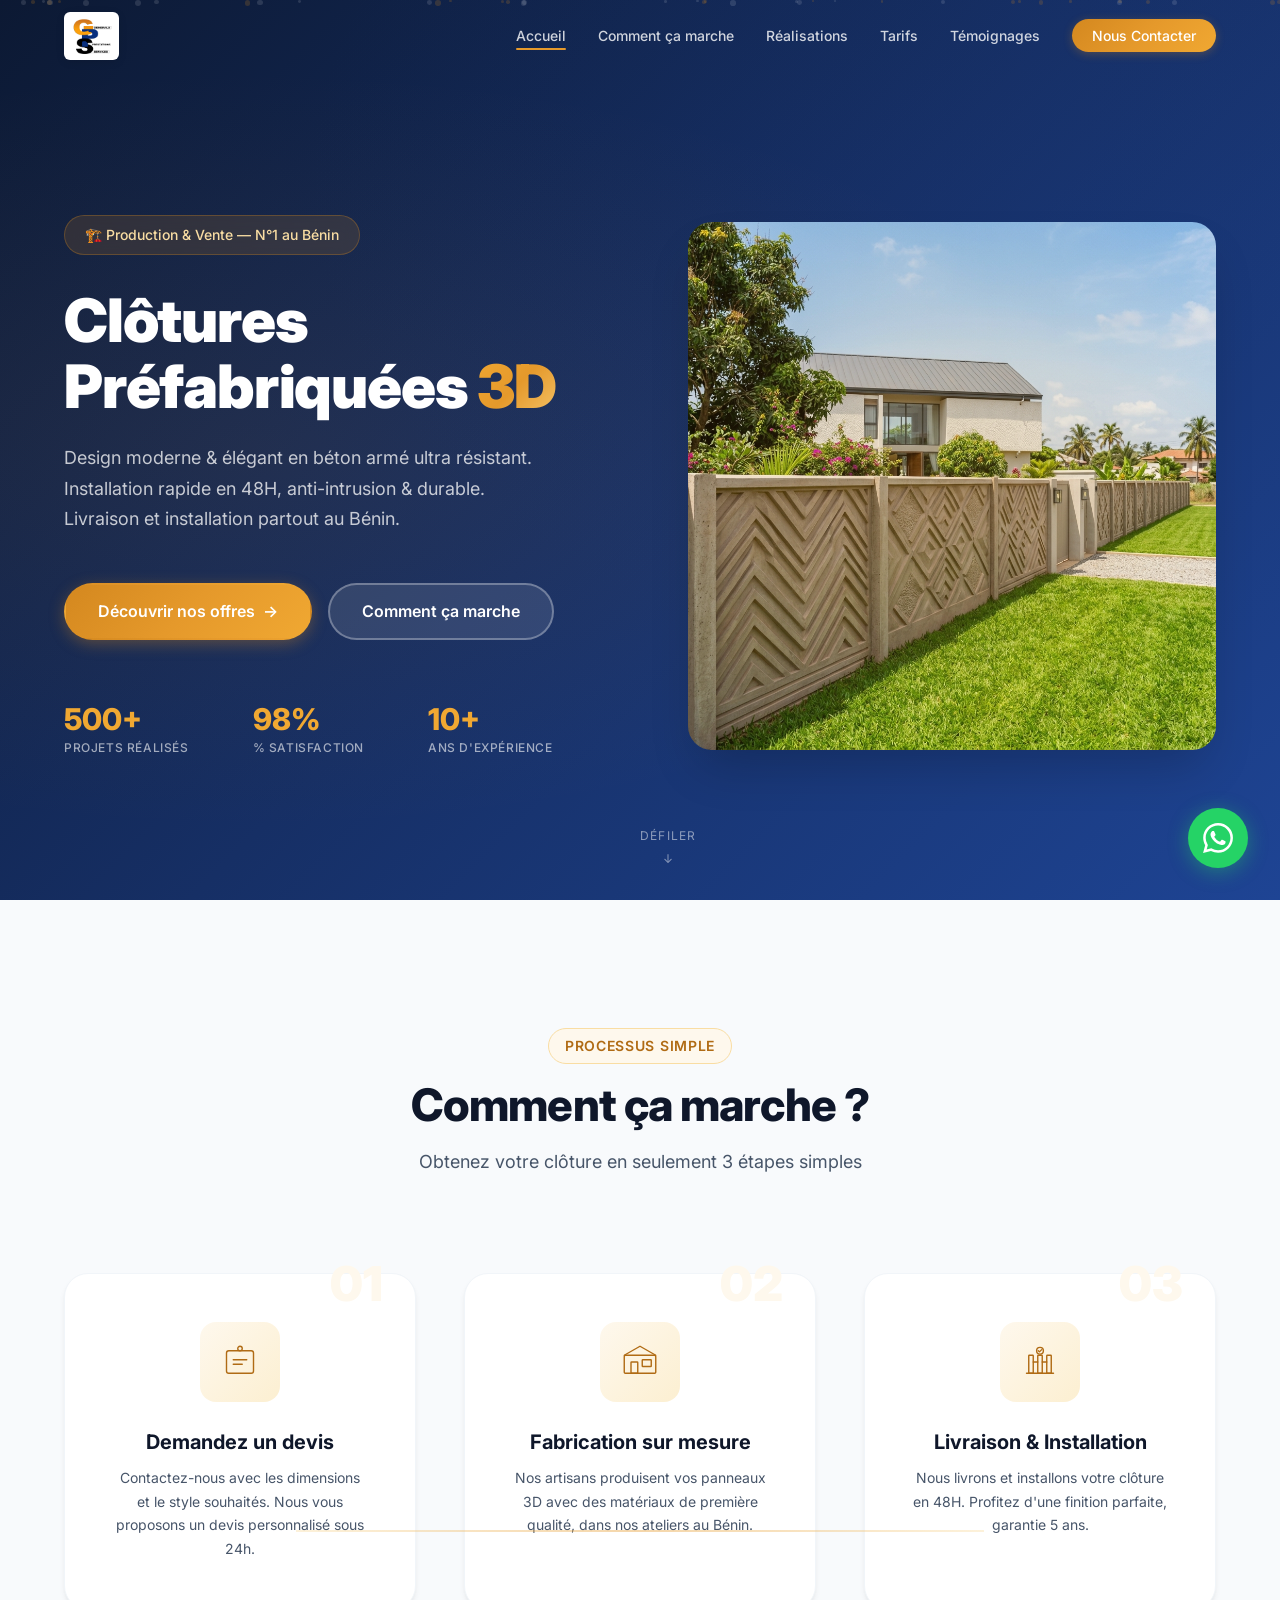
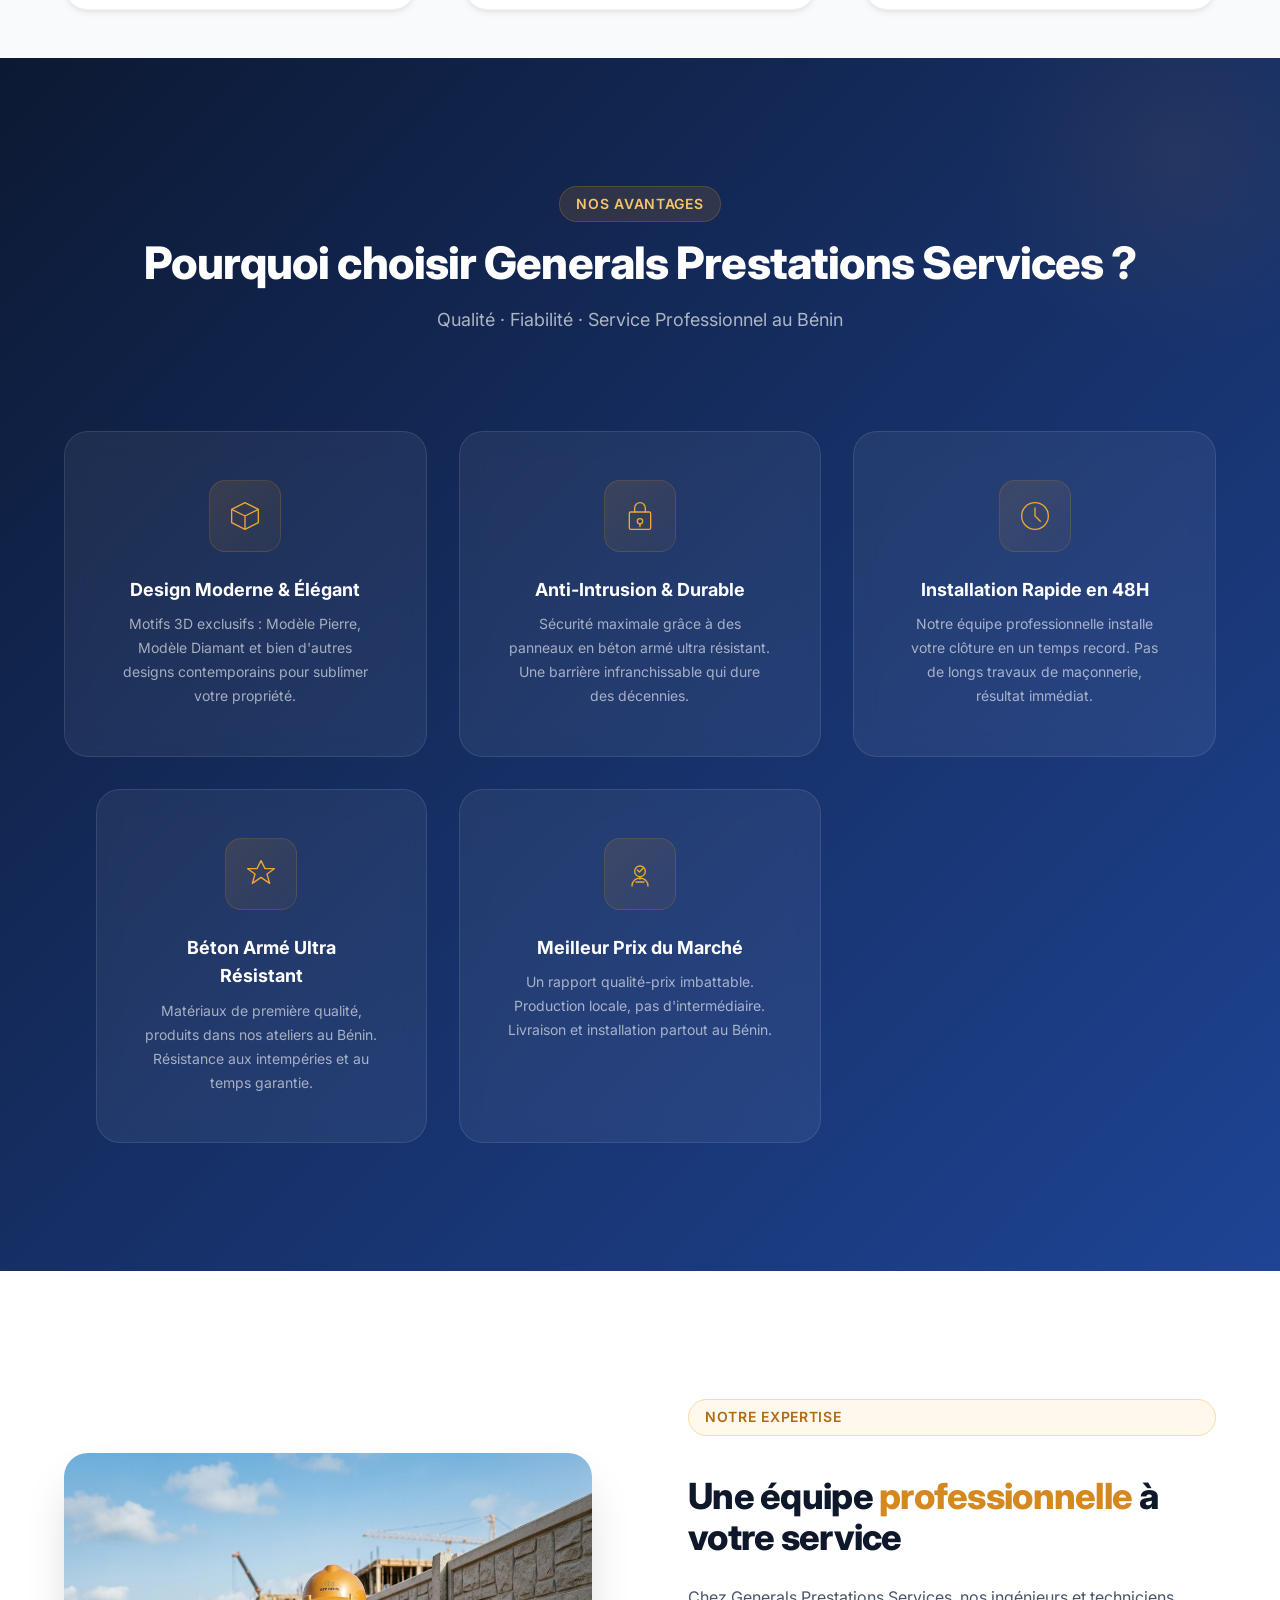
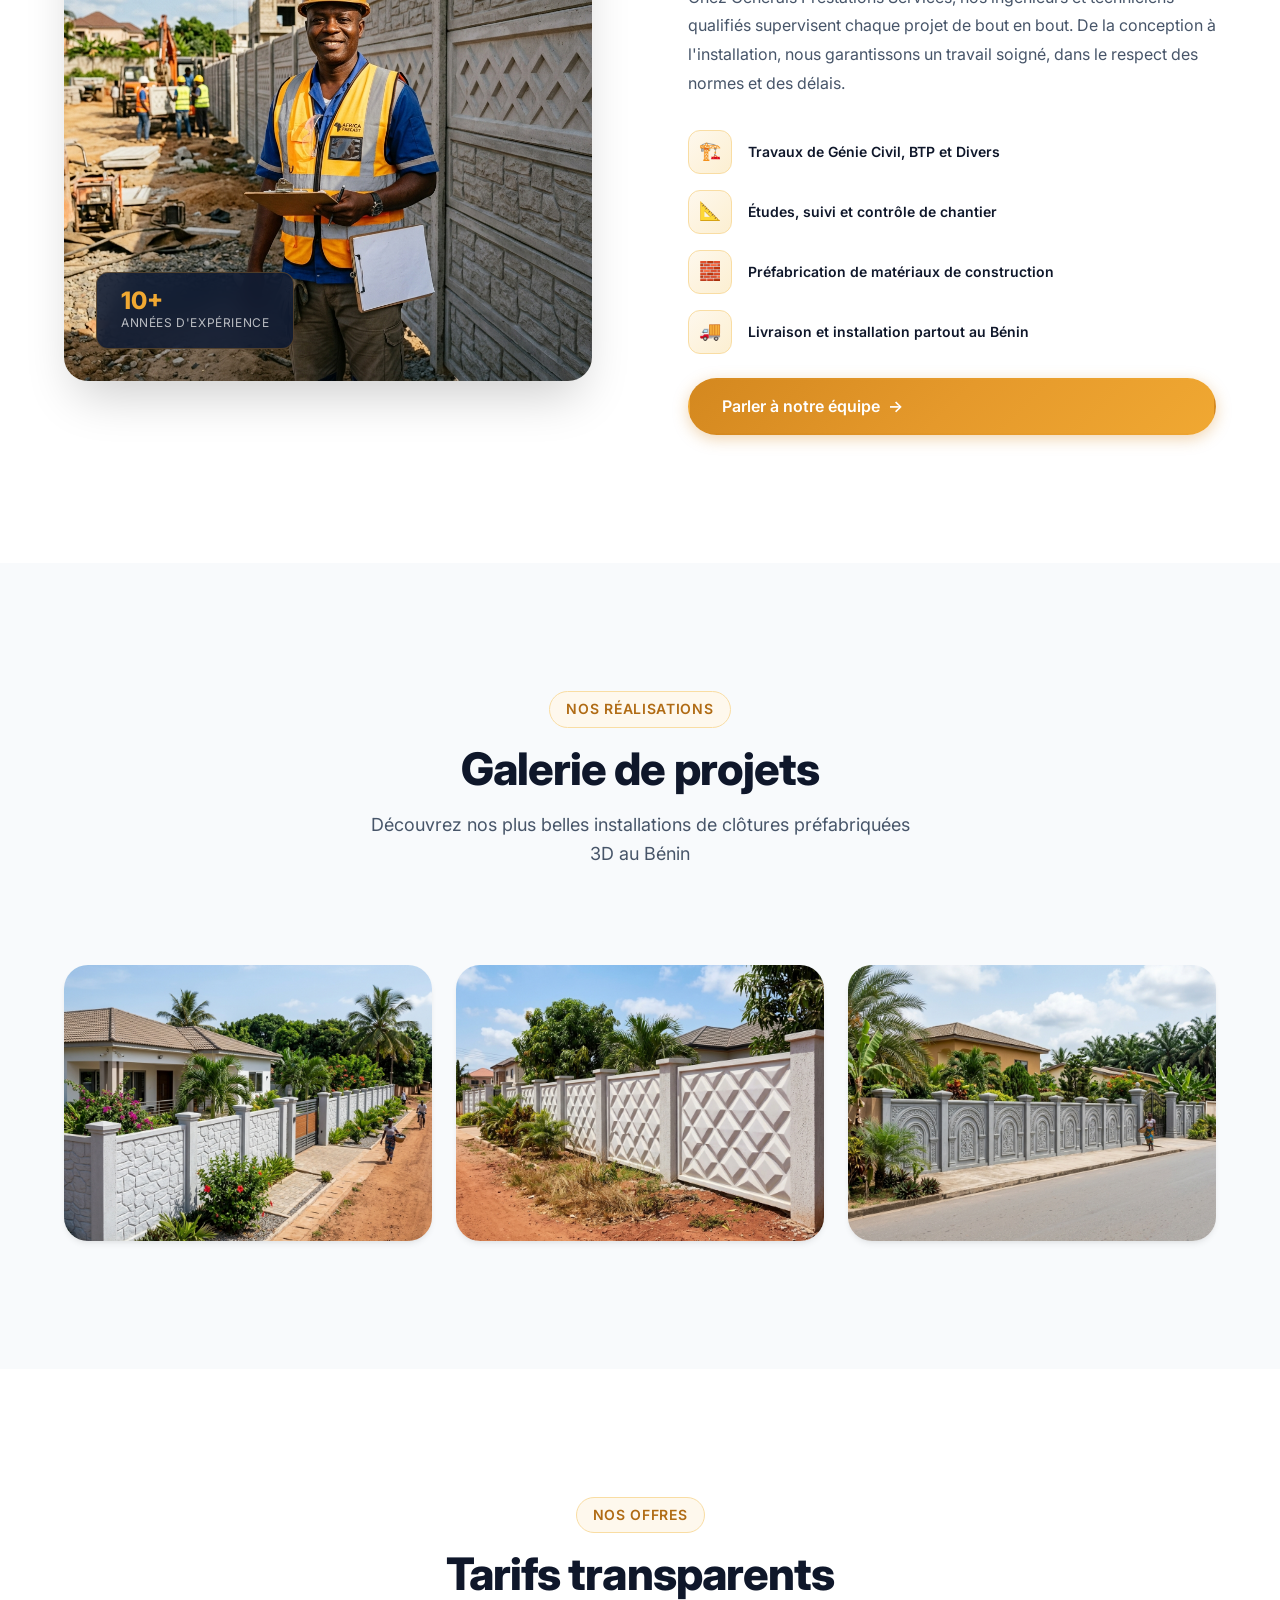
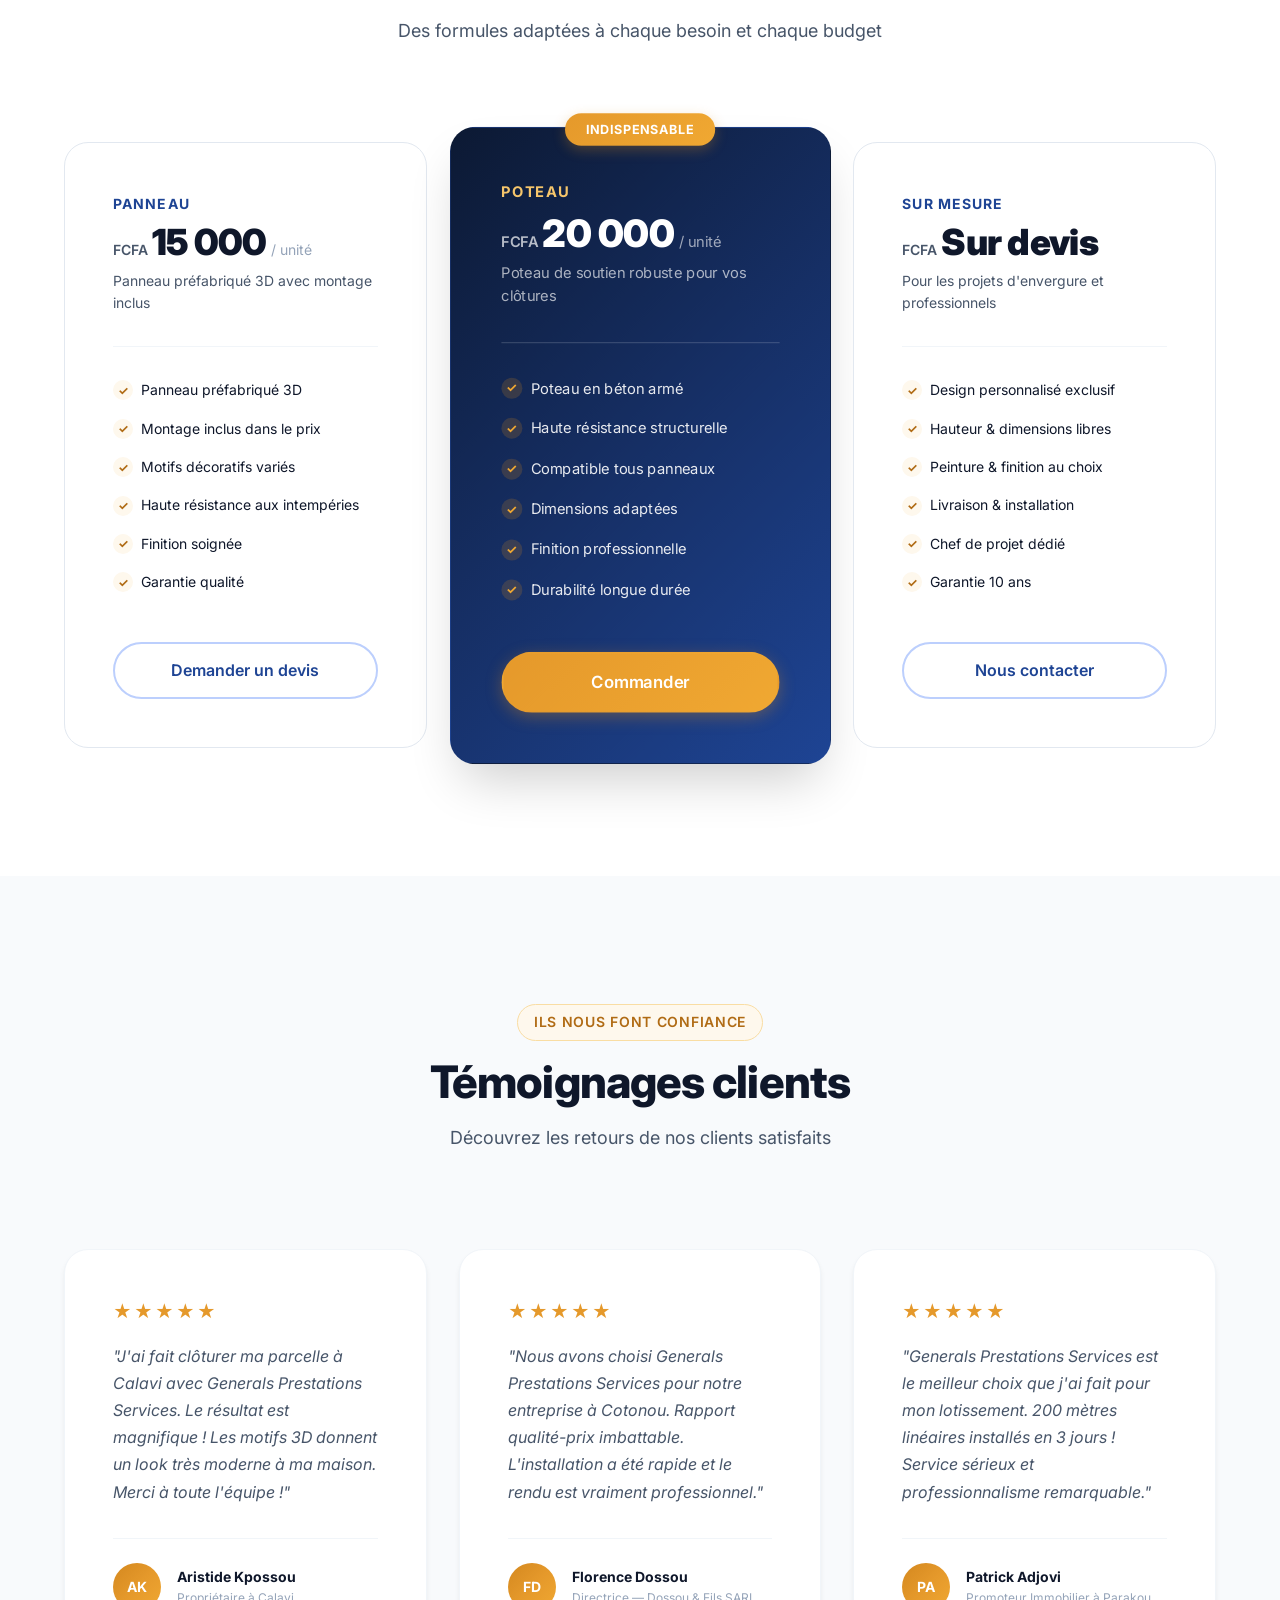
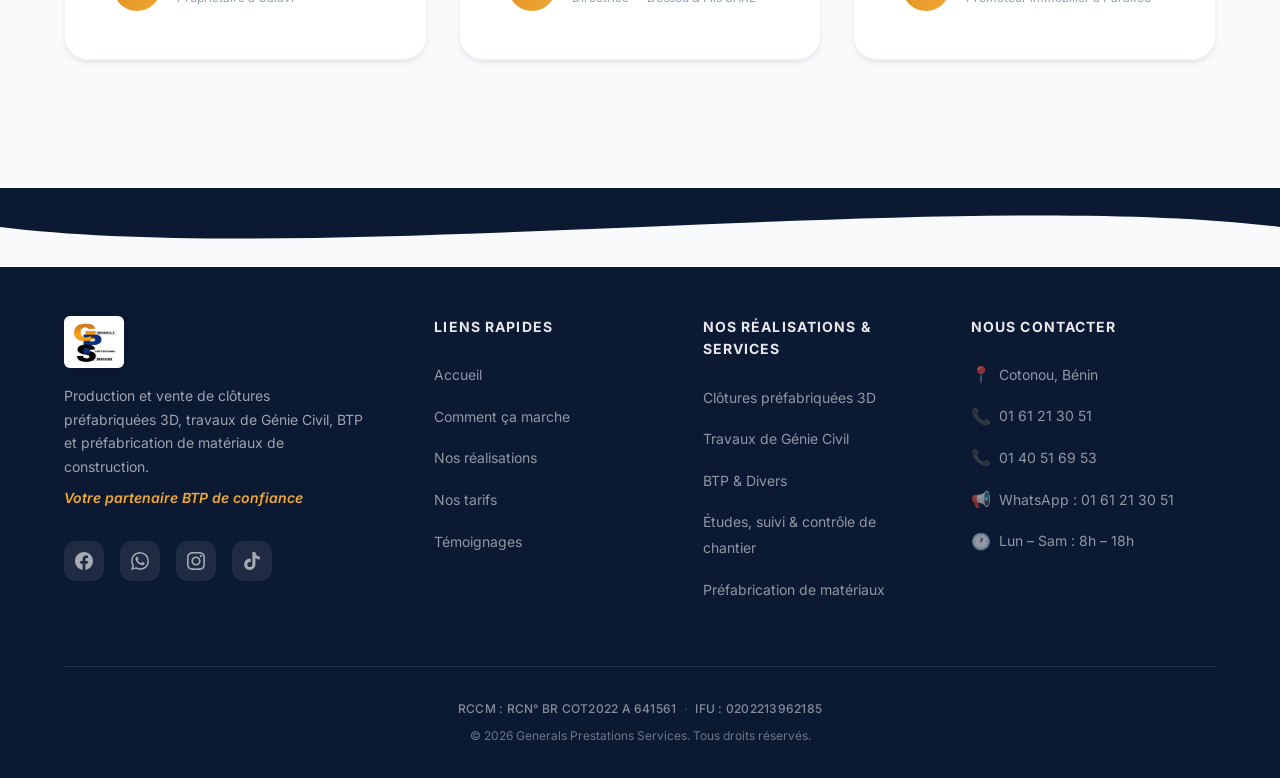
==== docs/index.html @ 7673cd8a "📁 Ajout dossier docs/ pour déploiement GitHub Pages" ====
<!DOCTYPE html>
<html lang="fr">
<head>
  <meta charset="UTF-8">
  <meta name="viewport" content="width=device-width, initial-scale=1.0">
  <meta name="description" content="Generals Prestations Services — Leader de la production et vente de clôtures préfabriquées 3D au Bénin. Qualité, durabilité et design moderne pour sécuriser votre propriété.">
  <meta name="keywords" content="clôtures préfabriquées, clôtures 3D, Bénin, construction, sécurité, GPS, Generals Prestations Services">
  <meta name="author" content="Generals Prestations Services">
  <title>Generals Prestations Services | Clôtures Préfabriquées 3D au Bénin</title>
  <link rel="preconnect" href="https://fonts.googleapis.com">
  <link rel="preconnect" href="https://fonts.gstatic.com" crossorigin>
  <link href="https://fonts.googleapis.com/css2?family=Inter:wght@300;400;500;600;700;800;900&display=swap" rel="stylesheet">
  <link rel="stylesheet" href="style.css">
</head>
<body>

  <!-- =============== NAVBAR =============== -->
  <nav class="navbar" id="navbar">
    <div class="container nav-container">
      <a href="#" class="nav-logo" id="nav-logo">
        <img src="assets/logo-gps.png" alt="Logo Generals Prestations Services" class="nav-logo-img">
      </a>
      <ul class="nav-links" id="nav-links">
        <li><a href="#accueil" class="nav-link">Accueil</a></li>
        <li><a href="#comment-ca-marche" class="nav-link">Comment ça marche</a></li>
        <li><a href="#realisations" class="nav-link">Réalisations</a></li>
        <li><a href="#tarifs" class="nav-link">Tarifs</a></li>
        <li><a href="#temoignages" class="nav-link">Témoignages</a></li>
        <li><a href="#" class="nav-link nav-link--cta" data-open-modal="contact-modal">Nous Contacter</a></li>
      </ul>
      <button class="nav-toggle" id="nav-toggle" aria-label="Ouvrir le menu de navigation">
        <span class="hamburger-line"></span>
        <span class="hamburger-line"></span>
        <span class="hamburger-line"></span>
      </button>
    </div>
  </nav>

  <!-- =============== HERO =============== -->
  <section class="hero" id="accueil">
    <div class="hero-bg-overlay"></div>
    <div class="hero-particles" id="hero-particles"></div>
    <div class="container hero-container">
      <div class="hero-content">
        <span class="hero-badge">🏗️ Production &amp; Vente — N°1 au Bénin</span>
        <h1 class="hero-title">
          Clôtures Préfabriquées <span class="hero-highlight">3D</span>
        </h1>
        <p class="hero-subtitle">
          Design moderne &amp; élégant en béton armé ultra résistant. Installation rapide en 48H,
          anti-intrusion &amp; durable. Livraison et installation partout au Bénin.
        </p>
        <div class="hero-cta-group">
          <a href="#tarifs" class="btn btn-primary" id="hero-cta-primary">
            Découvrir nos offres
            <span class="btn-arrow">→</span>
          </a>
          <a href="#comment-ca-marche" class="btn btn-secondary" id="hero-cta-secondary">
            Comment ça marche
          </a>
        </div>
        <div class="hero-stats">
          <div class="hero-stat">
            <span class="hero-stat-number" data-target="500">0</span>
            <span class="hero-stat-label">Projets réalisés</span>
          </div>
          <div class="hero-stat">
            <span class="hero-stat-number" data-target="98">0</span>
            <span class="hero-stat-label">% Satisfaction</span>
          </div>
          <div class="hero-stat">
            <span class="hero-stat-number" data-target="10">0</span>
            <span class="hero-stat-label">Ans d'expérience</span>
          </div>
        </div>
      </div>
      <div class="hero-image">
        <div class="hero-image-wrapper">
          <img src="assets/hero-fence.png" alt="Clôture préfabriquée 3D moderne installée autour d'une propriété au Bénin" loading="eager" width="600" height="600">
          <div class="hero-image-glow"></div>
        </div>
      </div>
    </div>
    <div class="hero-scroll-indicator" id="hero-scroll-indicator">
      <span class="scroll-text">Défiler</span>
      <span class="scroll-arrow">↓</span>
    </div>
  </section>

  <!-- =============== COMMENT CA MARCHE =============== -->
  <section class="section steps-section" id="comment-ca-marche">
    <div class="container">
      <div class="section-header">
        <span class="section-tag">Processus simple</span>
        <h2 class="section-title">Comment ça marche ?</h2>
        <p class="section-subtitle">Obtenez votre clôture en seulement 3 étapes simples</p>
      </div>
      <div class="steps-grid">
        <!-- Step 1 -->
        <div class="step-card" id="step-1">
          <div class="step-number">01</div>
          <div class="step-icon-wrapper">
            <svg class="step-icon" viewBox="0 0 64 64" fill="none" xmlns="http://www.w3.org/2000/svg" aria-hidden="true">
              <rect x="8" y="12" width="48" height="40" rx="4" stroke="currentColor" stroke-width="2.5"/>
              <path d="M20 28h24M20 36h16" stroke="currentColor" stroke-width="2.5" stroke-linecap="round"/>
              <circle cx="32" cy="8" r="4" stroke="currentColor" stroke-width="2.5"/>
            </svg>
          </div>
          <h3 class="step-title">Demandez un devis</h3>
          <p class="step-description">
            Contactez-nous avec les dimensions et le style souhaités. Nous vous proposons un devis personnalisé sous 24h.
          </p>
        </div>
        <!-- Step 2 -->
        <div class="step-card" id="step-2">
          <div class="step-number">02</div>
          <div class="step-icon-wrapper">
            <svg class="step-icon" viewBox="0 0 64 64" fill="none" xmlns="http://www.w3.org/2000/svg" aria-hidden="true">
              <rect x="4" y="20" width="56" height="32" rx="2" stroke="currentColor" stroke-width="2.5"/>
              <path d="M4 20L32 4l28 16" stroke="currentColor" stroke-width="2.5" stroke-linecap="round" stroke-linejoin="round"/>
              <rect x="16" y="32" width="12" height="20" rx="1" stroke="currentColor" stroke-width="2.5"/>
              <rect x="36" y="28" width="16" height="12" rx="1" stroke="currentColor" stroke-width="2.5"/>
            </svg>
          </div>
          <h3 class="step-title">Fabrication sur mesure</h3>
          <p class="step-description">
            Nos artisans produisent vos panneaux 3D avec des matériaux de première qualité, dans nos ateliers au Bénin.
          </p>
        </div>
        <!-- Step 3 -->
        <div class="step-card" id="step-3">
          <div class="step-number">03</div>
          <div class="step-icon-wrapper">
            <svg class="step-icon" viewBox="0 0 64 64" fill="none" xmlns="http://www.w3.org/2000/svg" aria-hidden="true">
              <path d="M8 52h48" stroke="currentColor" stroke-width="2.5" stroke-linecap="round"/>
              <rect x="12" y="20" width="8" height="32" rx="1" stroke="currentColor" stroke-width="2.5"/>
              <rect x="28" y="20" width="8" height="32" rx="1" stroke="currentColor" stroke-width="2.5"/>
              <rect x="44" y="20" width="8" height="32" rx="1" stroke="currentColor" stroke-width="2.5"/>
              <path d="M20 32h8M36 32h8" stroke="currentColor" stroke-width="2.5" stroke-linecap="round"/>
              <circle cx="32" cy="12" r="6" stroke="currentColor" stroke-width="2.5"/>
              <path d="M29 12l2 2 4-4" stroke="currentColor" stroke-width="2.5" stroke-linecap="round" stroke-linejoin="round"/>
            </svg>
          </div>
          <h3 class="step-title">Livraison & Installation</h3>
          <p class="step-description">
            Nous livrons et installons votre clôture en 48H. Profitez d'une finition parfaite, garantie 5 ans.
          </p>
        </div>
      </div>
      <!-- Connector line (desktop only) -->
      <div class="steps-connector" aria-hidden="true">
        <div class="connector-line"></div>
      </div>
    </div>
  </section>

  <!-- =============== POURQUOI NOUS CHOISIR =============== -->
  <section class="section features-section" id="avantages">
    <div class="container">
      <div class="section-header">
        <span class="section-tag">Nos avantages</span>
        <h2 class="section-title">Pourquoi choisir Generals Prestations Services ?</h2>
        <p class="section-subtitle">Qualité · Fiabilité · Service Professionnel au Bénin</p>
      </div>
      <div class="features-grid">
        <!-- Feature 1 -->
        <div class="feature-card" id="feature-1">
          <div class="feature-icon-wrapper">
            <svg class="feature-icon" viewBox="0 0 48 48" fill="none" xmlns="http://www.w3.org/2000/svg" aria-hidden="true">
              <path d="M24 4L4 14v20l20 10 20-10V14L24 4z" stroke="currentColor" stroke-width="2" stroke-linejoin="round"/>
              <path d="M4 14l20 10 20-10M24 44V24" stroke="currentColor" stroke-width="2" stroke-linejoin="round"/>
            </svg>
          </div>
          <h3 class="feature-title">Design Moderne &amp; Élégant</h3>
          <p class="feature-desc">Motifs 3D exclusifs : Modèle Pierre, Modèle Diamant et bien d'autres designs contemporains pour sublimer votre propriété.</p>
        </div>
        <!-- Feature 2 -->
        <div class="feature-card" id="feature-2">
          <div class="feature-icon-wrapper">
            <svg class="feature-icon" viewBox="0 0 48 48" fill="none" xmlns="http://www.w3.org/2000/svg" aria-hidden="true">
              <rect x="8" y="18" width="32" height="26" rx="2" stroke="currentColor" stroke-width="2"/>
              <path d="M16 18V12a8 8 0 1116 0v6" stroke="currentColor" stroke-width="2" stroke-linecap="round"/>
              <circle cx="24" cy="32" r="4" stroke="currentColor" stroke-width="2"/>
              <path d="M24 36v4" stroke="currentColor" stroke-width="2" stroke-linecap="round"/>
            </svg>
          </div>
          <h3 class="feature-title">Anti-Intrusion &amp; Durable</h3>
          <p class="feature-desc">Sécurité maximale grâce à des panneaux en béton armé ultra résistant. Une barrière infranchissable qui dure des décennies.</p>
        </div>
        <!-- Feature 3 -->
        <div class="feature-card" id="feature-3">
          <div class="feature-icon-wrapper">
            <svg class="feature-icon" viewBox="0 0 48 48" fill="none" xmlns="http://www.w3.org/2000/svg" aria-hidden="true">
              <circle cx="24" cy="24" r="20" stroke="currentColor" stroke-width="2"/>
              <path d="M24 12v12l8 8" stroke="currentColor" stroke-width="2" stroke-linecap="round" stroke-linejoin="round"/>
            </svg>
          </div>
          <h3 class="feature-title">Installation Rapide en 48H</h3>
          <p class="feature-desc">Notre équipe professionnelle installe votre clôture en un temps record. Pas de longs travaux de maçonnerie, résultat immédiat.</p>
        </div>
        <!-- Feature 4 -->
        <div class="feature-card" id="feature-4">
          <div class="feature-icon-wrapper">
            <svg class="feature-icon" viewBox="0 0 48 48" fill="none" xmlns="http://www.w3.org/2000/svg" aria-hidden="true">
              <path d="M24 4l6 12h14l-11 8 4 14-13-9-13 9 4-14L4 16h14l6-12z" stroke="currentColor" stroke-width="2" stroke-linejoin="round"/>
            </svg>
          </div>
          <h3 class="feature-title">Béton Armé Ultra Résistant</h3>
          <p class="feature-desc">Matériaux de première qualité, produits dans nos ateliers au Bénin. Résistance aux intempéries et au temps garantie.</p>
        </div>
        <!-- Feature 5 -->
        <div class="feature-card" id="feature-5">
          <div class="feature-icon-wrapper">
            <svg class="feature-icon" viewBox="0 0 48 48" fill="none" xmlns="http://www.w3.org/2000/svg" aria-hidden="true">
              <circle cx="24" cy="20" r="8" stroke="currentColor" stroke-width="2"/>
              <path d="M24 28v4M18 36h12" stroke="currentColor" stroke-width="2" stroke-linecap="round"/>
              <path d="M12 42c0-6.627 5.373-12 12-12s12 5.373 12 12" stroke="currentColor" stroke-width="2" stroke-linecap="round"/>
              <path d="M20 18l3 3 6-6" stroke="currentColor" stroke-width="2" stroke-linecap="round" stroke-linejoin="round"/>
            </svg>
          </div>
          <h3 class="feature-title">Meilleur Prix du Marché</h3>
          <p class="feature-desc">Un rapport qualité-prix imbattable. Production locale, pas d'intermédiaire. Livraison et installation partout au Bénin.</p>
        </div>
      </div>
    </div>
  </section>

  <!-- =============== NOTRE ÉQUIPE SUR LE TERRAIN =============== -->
  <section class="section engineer-section" id="equipe">
    <div class="container engineer-container">
      <div class="engineer-image-wrapper">
        <img src="assets/engineer-site.png" alt="Ingénieur GPS sur un chantier d'installation de clôtures préfabriquées au Bénin" loading="lazy" width="800" height="800">
        <div class="engineer-image-badge">
          <div class="engineer-image-badge-number">10+</div>
          <div class="engineer-image-badge-text">Années d'expérience</div>
        </div>
      </div>
      <div class="engineer-content">
        <span class="section-tag">Notre expertise</span>
        <h2 class="engineer-title">
          Une équipe <span class="engineer-title-highlight">professionnelle</span> à votre service
        </h2>
        <p class="engineer-text">
          Chez Generals Prestations Services, nos ingénieurs et techniciens qualifiés supervisent chaque projet de bout en bout. De la conception à l'installation, nous garantissons un travail soigné, dans le respect des normes et des délais.
        </p>
        <div class="engineer-features">
          <div class="engineer-feature-item">
            <div class="engineer-feature-icon">🏗️</div>
            <span class="engineer-feature-text">Travaux de Génie Civil, BTP et Divers</span>
          </div>
          <div class="engineer-feature-item">
            <div class="engineer-feature-icon">📐</div>
            <span class="engineer-feature-text">Études, suivi et contrôle de chantier</span>
          </div>
          <div class="engineer-feature-item">
            <div class="engineer-feature-icon">🧱</div>
            <span class="engineer-feature-text">Préfabrication de matériaux de construction</span>
          </div>
          <div class="engineer-feature-item">
            <div class="engineer-feature-icon">🚚</div>
            <span class="engineer-feature-text">Livraison et installation partout au Bénin</span>
          </div>
        </div>
        <a href="#" class="btn btn-primary" data-open-modal="contact-modal" id="cta-equipe">
          Parler à notre équipe
          <span class="btn-arrow">→</span>
        </a>
      </div>
    </div>
  </section>

  <!-- =============== NOS RÉALISATIONS / GALERIE =============== -->
  <section class="section gallery-section" id="realisations">
    <div class="container">
      <div class="section-header">
        <span class="section-tag">Nos réalisations</span>
        <h2 class="section-title">Galerie de projets</h2>
        <p class="section-subtitle">Découvrez nos plus belles installations de clôtures préfabriquées 3D au Bénin</p>
      </div>
      <div class="gallery-grid">
        <div class="gallery-item" id="gallery-1" data-caption="Modèle Pierre — Résidence à Calavi">
          <img src="assets/gallery-stone.png" alt="Clôture préfabriquée modèle pierre installée dans une résidence à Calavi" loading="lazy" width="600" height="450">
          <div class="gallery-overlay">
            <div>
              <div class="gallery-label">Modèle Pierre</div>
              <div class="gallery-sublabel">Résidence à Calavi</div>
            </div>
          </div>
        </div>
        <div class="gallery-item" id="gallery-2" data-caption="Modèle Diamant — Propriété à Cotonou">
          <img src="assets/gallery-diamond.png" alt="Clôture préfabriquée modèle diamant installée dans une propriété à Cotonou" loading="lazy" width="600" height="450">
          <div class="gallery-overlay">
            <div>
              <div class="gallery-label">Modèle Diamant</div>
              <div class="gallery-sublabel">Propriété à Cotonou</div>
            </div>
          </div>
        </div>
        <div class="gallery-item" id="gallery-3" data-caption="Modèle Arche — Villa à Parakou">
          <img src="assets/gallery-arch.png" alt="Clôture préfabriquée modèle arche installée autour d'une villa à Parakou" loading="lazy" width="600" height="450">
          <div class="gallery-overlay">
            <div>
              <div class="gallery-label">Modèle Arche</div>
              <div class="gallery-sublabel">Villa à Parakou</div>
            </div>
          </div>
        </div>
      </div>
    </div>
  </section>

  <!-- =============== TARIFS =============== -->
  <section class="section pricing-section" id="tarifs">
    <div class="container">
      <div class="section-header">
        <span class="section-tag">Nos offres</span>
        <h2 class="section-title">Tarifs transparents</h2>
        <p class="section-subtitle">Des formules adaptées à chaque besoin et chaque budget</p>
      </div>
      <div class="pricing-grid">
        <!-- Panneau -->
        <div class="pricing-card" id="plan-panneau">
          <div class="pricing-card-header">
            <span class="pricing-label">Panneau</span>
            <div class="pricing-price">
              <span class="pricing-currency">FCFA</span>
              <span class="pricing-amount">15 000</span>
              <span class="pricing-unit">/ unité</span>
            </div>
            <p class="pricing-desc">Panneau préfabriqué 3D avec montage inclus</p>
          </div>
          <ul class="pricing-features">
            <li class="pricing-feature">
              <span class="feature-check">✓</span>
              Panneau préfabriqué 3D
            </li>
            <li class="pricing-feature">
              <span class="feature-check">✓</span>
              Montage inclus dans le prix
            </li>
            <li class="pricing-feature">
              <span class="feature-check">✓</span>
              Motifs décoratifs variés
            </li>
            <li class="pricing-feature">
              <span class="feature-check">✓</span>
              Haute résistance aux intempéries
            </li>
            <li class="pricing-feature">
              <span class="feature-check">✓</span>
              Finition soignée
            </li>
            <li class="pricing-feature">
              <span class="feature-check">✓</span>
              Garantie qualité
            </li>
          </ul>
          <a href="#" class="btn btn-outline" id="cta-panneau" data-open-modal="contact-modal">Demander un devis</a>
        </div>

        <!-- Poteau -->
        <div class="pricing-card pricing-card--featured" id="plan-poteau">
          <div class="pricing-badge">Indispensable</div>
          <div class="pricing-card-header">
            <span class="pricing-label">Poteau</span>
            <div class="pricing-price">
              <span class="pricing-currency">FCFA</span>
              <span class="pricing-amount">20 000</span>
              <span class="pricing-unit">/ unité</span>
            </div>
            <p class="pricing-desc">Poteau de soutien robuste pour vos clôtures</p>
          </div>
          <ul class="pricing-features">
            <li class="pricing-feature">
              <span class="feature-check">✓</span>
              Poteau en béton armé
            </li>
            <li class="pricing-feature">
              <span class="feature-check">✓</span>
              Haute résistance structurelle
            </li>
            <li class="pricing-feature">
              <span class="feature-check">✓</span>
              Compatible tous panneaux
            </li>
            <li class="pricing-feature">
              <span class="feature-check">✓</span>
              Dimensions adaptées
            </li>
            <li class="pricing-feature">
              <span class="feature-check">✓</span>
              Finition professionnelle
            </li>
            <li class="pricing-feature">
              <span class="feature-check">✓</span>
              Durabilité longue durée
            </li>
          </ul>
          <a href="#" class="btn btn-primary" id="cta-poteau" data-open-modal="contact-modal">Commander</a>
        </div>

        <!-- Sur Mesure -->
        <div class="pricing-card" id="plan-sur-mesure">
          <div class="pricing-card-header">
            <span class="pricing-label">Sur Mesure</span>
            <div class="pricing-price">
              <span class="pricing-currency">FCFA</span>
              <span class="pricing-amount">Sur devis</span>
              <span class="pricing-unit"></span>
            </div>
            <p class="pricing-desc">Pour les projets d'envergure et professionnels</p>
          </div>
          <ul class="pricing-features">
            <li class="pricing-feature">
              <span class="feature-check">✓</span>
              Design personnalisé exclusif
            </li>
            <li class="pricing-feature">
              <span class="feature-check">✓</span>
              Hauteur &amp; dimensions libres
            </li>
            <li class="pricing-feature">
              <span class="feature-check">✓</span>
              Peinture &amp; finition au choix
            </li>
            <li class="pricing-feature">
              <span class="feature-check">✓</span>
              Livraison &amp; installation
            </li>
            <li class="pricing-feature">
              <span class="feature-check">✓</span>
              Chef de projet dédié
            </li>
            <li class="pricing-feature">
              <span class="feature-check">✓</span>
              Garantie 10 ans
            </li>
          </ul>
          <a href="#" class="btn btn-outline" id="cta-sur-mesure" data-open-modal="contact-modal">Nous contacter</a>
        </div>
      </div>
    </div>
  </section>

  <!-- =============== TEMOIGNAGES =============== -->
  <section class="section testimonials-section" id="temoignages">
    <div class="container">
      <div class="section-header">
        <span class="section-tag">Ils nous font confiance</span>
        <h2 class="section-title">Témoignages clients</h2>
        <p class="section-subtitle">Découvrez les retours de nos clients satisfaits</p>
      </div>
      <div class="testimonials-grid">
        <!-- Témoignage 1 -->
        <div class="testimonial-card" id="testimonial-1">
          <div class="testimonial-stars" aria-label="5 étoiles sur 5">
            <span class="star">★</span><span class="star">★</span><span class="star">★</span><span class="star">★</span><span class="star">★</span>
          </div>
          <blockquote class="testimonial-text">
            "J'ai fait clôturer ma parcelle à Calavi avec Generals Prestations Services. Le résultat est magnifique ! Les motifs 3D donnent un look très moderne à ma maison. Merci à toute l'équipe !"
          </blockquote>
          <div class="testimonial-author">
            <div class="testimonial-avatar" aria-hidden="true">AK</div>
            <div class="testimonial-info">
              <span class="testimonial-name">Aristide Kpossou</span>
              <span class="testimonial-role">Propriétaire à Calavi</span>
            </div>
          </div>
        </div>

        <!-- Témoignage 2 -->
        <div class="testimonial-card" id="testimonial-2">
          <div class="testimonial-stars" aria-label="5 étoiles sur 5">
            <span class="star">★</span><span class="star">★</span><span class="star">★</span><span class="star">★</span><span class="star">★</span>
          </div>
          <blockquote class="testimonial-text">
            "Nous avons choisi Generals Prestations Services pour notre entreprise à Cotonou. Rapport qualité-prix imbattable. L'installation a été rapide et le rendu est vraiment professionnel."
          </blockquote>
          <div class="testimonial-author">
            <div class="testimonial-avatar" aria-hidden="true">FD</div>
            <div class="testimonial-info">
              <span class="testimonial-name">Florence Dossou</span>
              <span class="testimonial-role">Directrice — Dossou & Fils SARL</span>
            </div>
          </div>
        </div>

        <!-- Témoignage 3 -->
        <div class="testimonial-card" id="testimonial-3">
          <div class="testimonial-stars" aria-label="5 étoiles sur 5">
            <span class="star">★</span><span class="star">★</span><span class="star">★</span><span class="star">★</span><span class="star">★</span>
          </div>
          <blockquote class="testimonial-text">
            "Generals Prestations Services est le meilleur choix que j'ai fait pour mon lotissement. 200 mètres linéaires installés en 3 jours ! Service sérieux et professionnalisme remarquable."
          </blockquote>
          <div class="testimonial-author">
            <div class="testimonial-avatar" aria-hidden="true">PA</div>
            <div class="testimonial-info">
              <span class="testimonial-name">Patrick Adjovi</span>
              <span class="testimonial-role">Promoteur Immobilier à Parakou</span>
            </div>
          </div>
        </div>
      </div>
    </div>
  </section>

  <!-- =============== CONTACT / FOOTER =============== -->
  <footer class="footer" id="contact">
    <div class="footer-wave" aria-hidden="true">
      <svg viewBox="0 0 1440 120" preserveAspectRatio="none">
        <path d="M0,60 C360,120 1080,0 1440,60 L1440,120 L0,120 Z" fill="currentColor"/>
      </svg>
    </div>
    <div class="container footer-container">
      <div class="footer-grid">
        <!-- Brand -->
        <div class="footer-brand">
          <div class="footer-logo">
            <img src="assets/logo-gps.png" alt="Logo Generals Prestations Services" class="footer-logo-img">
          </div>
          <p class="footer-tagline">
            Production et vente de clôtures préfabriquées 3D, travaux de Génie Civil, BTP et préfabrication de matériaux de construction.
          </p>
          <p class="footer-slogan">Votre partenaire BTP de confiance</p>
          <div class="footer-social">
            <a href="https://facebook.com" target="_blank" rel="noopener noreferrer" class="social-link" id="social-facebook" aria-label="Visitez notre page Facebook">
              <svg viewBox="0 0 24 24" fill="currentColor" aria-hidden="true"><path d="M24 12.073c0-6.627-5.373-12-12-12s-12 5.373-12 12c0 5.99 4.388 10.954 10.125 11.854v-8.385H7.078v-3.47h3.047V9.43c0-3.007 1.792-4.669 4.533-4.669 1.312 0 2.686.235 2.686.235v2.953H15.83c-1.491 0-1.956.925-1.956 1.874v2.25h3.328l-.532 3.47h-2.796v8.385C19.612 23.027 24 18.062 24 12.073z"/></svg>
            </a>
            <a href="https://wa.me/2290161213051" target="_blank" rel="noopener noreferrer" class="social-link" id="social-whatsapp" aria-label="Contactez-nous sur WhatsApp">
              <svg viewBox="0 0 24 24" fill="currentColor" aria-hidden="true"><path d="M17.472 14.382c-.297-.149-1.758-.867-2.03-.967-.273-.099-.471-.148-.67.15-.197.297-.767.966-.94 1.164-.173.199-.347.223-.644.075-.297-.15-1.255-.463-2.39-1.475-.883-.788-1.48-1.761-1.653-2.059-.173-.297-.018-.458.13-.606.134-.133.298-.347.446-.52.149-.174.198-.298.298-.497.099-.198.05-.371-.025-.52-.075-.149-.669-1.612-.916-2.207-.242-.579-.487-.5-.669-.51-.173-.008-.371-.01-.57-.01-.198 0-.52.074-.792.372-.272.297-1.04 1.016-1.04 2.479 0 1.462 1.065 2.875 1.213 3.074.149.198 2.096 3.2 5.077 4.487.709.306 1.262.489 1.694.625.712.227 1.36.195 1.871.118.571-.085 1.758-.719 2.006-1.413.248-.694.248-1.289.173-1.413-.074-.124-.272-.198-.57-.347m-5.421 7.403h-.004a9.87 9.87 0 01-5.031-1.378l-.361-.214-3.741.982.998-3.648-.235-.374a9.86 9.86 0 01-1.51-5.26c.001-5.45 4.436-9.884 9.888-9.884 2.64 0 5.122 1.03 6.988 2.898a9.825 9.825 0 012.893 6.994c-.003 5.45-4.437 9.884-9.885 9.884m8.413-18.297A11.815 11.815 0 0012.05 0C5.495 0 .16 5.335.157 11.892c0 2.096.547 4.142 1.588 5.945L.057 24l6.305-1.654a11.882 11.882 0 005.683 1.448h.005c6.554 0 11.89-5.335 11.893-11.893a11.821 11.821 0 00-3.48-8.413z"/></svg>
            </a>
            <a href="https://instagram.com" target="_blank" rel="noopener noreferrer" class="social-link" id="social-instagram" aria-label="Suivez-nous sur Instagram">
              <svg viewBox="0 0 24 24" fill="currentColor" aria-hidden="true"><path d="M12 0C8.74 0 8.333.015 7.053.072 5.775.132 4.905.333 4.14.63c-.789.306-1.459.717-2.126 1.384S.935 3.35.63 4.14C.333 4.905.131 5.775.072 7.053.012 8.333 0 8.74 0 12s.015 3.667.072 4.947c.06 1.277.261 2.148.558 2.913.306.788.717 1.459 1.384 2.126.667.666 1.336 1.079 2.126 1.384.766.296 1.636.499 2.913.558C8.333 23.988 8.74 24 12 24s3.667-.015 4.947-.072c1.277-.06 2.148-.262 2.913-.558.788-.306 1.459-.718 2.126-1.384.666-.667 1.079-1.335 1.384-2.126.296-.765.499-1.636.558-2.913.06-1.28.072-1.687.072-4.947s-.015-3.667-.072-4.947c-.06-1.277-.262-2.149-.558-2.913-.306-.789-.718-1.459-1.384-2.126C21.319 1.347 20.651.935 19.86.63c-.765-.297-1.636-.499-2.913-.558C15.667.012 15.26 0 12 0zm0 2.16c3.203 0 3.585.016 4.85.071 1.17.055 1.805.249 2.227.415.562.217.96.477 1.382.896.419.42.679.819.896 1.381.164.422.36 1.057.413 2.227.057 1.266.07 1.646.07 4.85s-.015 3.585-.074 4.85c-.061 1.17-.256 1.805-.421 2.227-.224.562-.479.96-.899 1.382-.419.419-.824.679-1.38.896-.42.164-1.065.36-2.235.413-1.274.057-1.649.07-4.859.07-3.211 0-3.586-.015-4.859-.074-1.171-.061-1.816-.256-2.236-.421-.569-.224-.96-.479-1.379-.899-.421-.419-.69-.824-.9-1.38-.165-.42-.359-1.065-.42-2.235-.045-1.26-.061-1.649-.061-4.844 0-3.196.016-3.586.061-4.861.061-1.17.255-1.814.42-2.234.21-.57.479-.96.9-1.381.419-.419.81-.689 1.379-.898.42-.166 1.051-.361 2.221-.421 1.275-.045 1.65-.06 4.859-.06l.045.03zm0 3.678a6.162 6.162 0 100 12.324 6.162 6.162 0 100-12.324zM12 16c-2.21 0-4-1.79-4-4s1.79-4 4-4 4 1.79 4 4-1.79 4-4 4zm7.846-10.405a1.441 1.441 0 11-2.882 0 1.441 1.441 0 012.882 0z"/></svg>
            </a>
            <a href="https://tiktok.com" target="_blank" rel="noopener noreferrer" class="social-link" id="social-tiktok" aria-label="Suivez-nous sur TikTok">
              <svg viewBox="0 0 24 24" fill="currentColor" aria-hidden="true"><path d="M12.525.02c1.31-.02 2.61-.01 3.91-.02.08 1.53.63 3.09 1.75 4.17 1.12 1.11 2.7 1.62 4.24 1.79v4.03c-1.44-.05-2.89-.35-4.2-.97-.57-.26-1.1-.59-1.62-.93-.01 2.92.01 5.84-.02 8.75-.08 1.4-.54 2.79-1.35 3.94-1.31 1.92-3.58 3.17-5.91 3.21-1.43.08-2.86-.31-4.08-1.03-2.02-1.19-3.44-3.37-3.65-5.71-.02-.5-.03-1-.01-1.49.18-1.9 1.12-3.72 2.58-4.96 1.66-1.44 3.98-2.13 6.15-1.72.02 1.48-.04 2.96-.04 4.44-.99-.32-2.15-.23-3.02.37-.63.41-1.11 1.04-1.36 1.75-.21.51-.15 1.07-.14 1.61.24 1.64 1.82 3.02 3.5 2.87 1.12-.01 2.19-.66 2.77-1.61.19-.33.4-.67.41-1.06.1-1.79.06-3.57.07-5.36.01-4.03-.01-8.05.02-12.07z"/></svg>
            </a>
          </div>
        </div>

        <!-- Liens rapides -->
        <div class="footer-links-group">
          <h3 class="footer-heading">Liens rapides</h3>
          <ul class="footer-links-list">
            <li><a href="#accueil" class="footer-link">Accueil</a></li>
            <li><a href="#comment-ca-marche" class="footer-link">Comment ça marche</a></li>
            <li><a href="#realisations" class="footer-link">Nos réalisations</a></li>
            <li><a href="#tarifs" class="footer-link">Nos tarifs</a></li>
            <li><a href="#temoignages" class="footer-link">Témoignages</a></li>
          </ul>
        </div>

        <!-- Nos services -->
        <div class="footer-links-group">
          <h3 class="footer-heading">Nos réalisations &amp; services</h3>
          <ul class="footer-links-list">
            <li><a href="#tarifs" class="footer-link">Clôtures préfabriquées 3D</a></li>
            <li><a href="#avantages" class="footer-link">Travaux de Génie Civil</a></li>
            <li><a href="#avantages" class="footer-link">BTP &amp; Divers</a></li>
            <li><a href="#avantages" class="footer-link">Études, suivi &amp; contrôle de chantier</a></li>
            <li><a href="#avantages" class="footer-link">Préfabrication de matériaux</a></li>
          </ul>
        </div>

        <!-- Contact -->
        <div class="footer-contact">
          <h3 class="footer-heading">Nous contacter</h3>
          <div class="contact-items">
            <div class="contact-item">
              <span class="contact-icon" aria-hidden="true">📍</span>
              <span>Cotonou, Bénin</span>
            </div>
            <div class="contact-item">
              <span class="contact-icon" aria-hidden="true">📞</span>
              <a href="tel:+2290161213051" class="footer-link">01 61 21 30 51</a>
            </div>
            <div class="contact-item">
              <span class="contact-icon" aria-hidden="true">📞</span>
              <a href="tel:+2290140516953" class="footer-link">01 40 51 69 53</a>
            </div>
            <div class="contact-item">
              <span class="contact-icon" aria-hidden="true">📢</span>
              <a href="https://wa.me/2290161213051" target="_blank" rel="noopener noreferrer" class="footer-link">WhatsApp : 01 61 21 30 51</a>
            </div>
            <div class="contact-item">
              <span class="contact-icon" aria-hidden="true">🕐</span>
              <span>Lun – Sam : 8h – 18h</span>
            </div>
          </div>
        </div>
      </div>

      <div class="footer-bottom">
        <div class="footer-legal">
          <p class="footer-legal-item">RCCM : RCN° BR COT2022 A 641561</p>
          <span class="footer-legal-sep" aria-hidden="true">·</span>
          <p class="footer-legal-item">IFU : 0202213962185</p>
        </div>
        <p class="footer-copyright">
          &copy; 2026 Generals Prestations Services. Tous droits réservés.
        </p>
      </div>
    </div>
  </footer>

  <!-- =============== WHATSAPP FLOATING BUTTON =============== -->
  <div class="whatsapp-float" id="whatsapp-float">
    <span class="whatsapp-float-tooltip">Écrivez-nous sur WhatsApp</span>
    <a href="https://wa.me/2290161213051" target="_blank" rel="noopener noreferrer" class="whatsapp-float-btn" aria-label="Contactez-nous sur WhatsApp" id="whatsapp-float-btn">
      <svg viewBox="0 0 24 24" fill="currentColor" aria-hidden="true"><path d="M17.472 14.382c-.297-.149-1.758-.867-2.03-.967-.273-.099-.471-.148-.67.15-.197.297-.767.966-.94 1.164-.173.199-.347.223-.644.075-.297-.15-1.255-.463-2.39-1.475-.883-.788-1.48-1.761-1.653-2.059-.173-.297-.018-.458.13-.606.134-.133.298-.347.446-.52.149-.174.198-.298.298-.497.099-.198.05-.371-.025-.52-.075-.149-.669-1.612-.916-2.207-.242-.579-.487-.5-.669-.51-.173-.008-.371-.01-.57-.01-.198 0-.52.074-.792.372-.272.297-1.04 1.016-1.04 2.479 0 1.462 1.065 2.875 1.213 3.074.149.198 2.096 3.2 5.077 4.487.709.306 1.262.489 1.694.625.712.227 1.36.195 1.871.118.571-.085 1.758-.719 2.006-1.413.248-.694.248-1.289.173-1.413-.074-.124-.272-.198-.57-.347m-5.421 7.403h-.004a9.87 9.87 0 01-5.031-1.378l-.361-.214-3.741.982.998-3.648-.235-.374a9.86 9.86 0 01-1.51-5.26c.001-5.45 4.436-9.884 9.888-9.884 2.64 0 5.122 1.03 6.988 2.898a9.825 9.825 0 012.893 6.994c-.003 5.45-4.437 9.884-9.885 9.884m8.413-18.297A11.815 11.815 0 0012.05 0C5.495 0 .16 5.335.157 11.892c0 2.096.547 4.142 1.588 5.945L.057 24l6.305-1.654a11.882 11.882 0 005.683 1.448h.005c6.554 0 11.89-5.335 11.893-11.893a11.821 11.821 0 00-3.48-8.413z"/></svg>
    </a>
  </div>

  <!-- =============== LIGHTBOX =============== -->
  <div class="lightbox-overlay" id="lightbox-overlay" role="dialog" aria-modal="true" aria-label="Voir l'image en grand">
    <button class="lightbox-close" id="lightbox-close" aria-label="Fermer">&times;</button>
    <img src="" alt="" id="lightbox-image">
    <div class="lightbox-caption" id="lightbox-caption"></div>
  </div>

  <!-- =============== CONTACT MODAL =============== -->
  <div class="modal-overlay" id="contact-modal" role="dialog" aria-modal="true" aria-labelledby="modal-title">
    <div class="modal-container">
      <button class="modal-close" id="modal-close" aria-label="Fermer le formulaire de contact">
        <svg viewBox="0 0 24 24" fill="none" stroke="currentColor" stroke-width="2.5" stroke-linecap="round" aria-hidden="true"><path d="M18 6L6 18M6 6l12 12"/></svg>
      </button>
      <div class="modal-header">
        <span class="section-tag">Contactez-nous</span>
        <h2 class="modal-title" id="modal-title">Demandez votre devis gratuit</h2>
        <p class="modal-subtitle">Remplissez le formulaire ci-dessous et nous vous répondrons sous 24h.</p>
      </div>
      <form class="contact-form" id="contact-form" novalidate>
        <div class="form-row">
          <div class="form-group">
            <label for="contact-name" class="form-label">Nom complet</label>
            <input type="text" id="contact-name" name="name" class="form-input" placeholder="Votre nom" required autocomplete="name">
          </div>
          <div class="form-group">
            <label for="contact-phone" class="form-label">Téléphone</label>
            <input type="tel" id="contact-phone" name="phone" class="form-input" placeholder="+229 XX XX XX XX" required autocomplete="tel">
          </div>
        </div>
        <div class="form-group">
          <label for="contact-email" class="form-label">Email</label>
          <input type="email" id="contact-email" name="email" class="form-input" placeholder="votre@email.com" required autocomplete="email">
        </div>
        <div class="form-group">
          <label for="contact-service" class="form-label">Service souhaité</label>
          <select id="contact-service" name="service" class="form-input form-select" required>
            <option value="" disabled selected>Choisissez un service</option>
            <option value="panneau">Panneau préfabriqué 3D — 15 000 FCFA/unité</option>
            <option value="poteau">Poteau de soutien — 20 000 FCFA/unité</option>
            <option value="sur-mesure">Projet sur mesure (devis personnalisé)</option>
            <option value="autre">Autre demande</option>
          </select>
        </div>
        <div class="form-group">
          <label for="contact-message" class="form-label">Message</label>
          <textarea id="contact-message" name="message" class="form-input form-textarea" placeholder="Décrivez votre projet : dimensions, nombre de panneaux, localisation…" rows="4" required></textarea>
        </div>
        <button type="submit" class="btn btn-primary form-submit" id="form-submit">
          Envoyer ma demande
          <span class="btn-arrow">→</span>
        </button>
      </form>
      <div class="form-success" id="form-success" hidden>
        <div class="success-icon">✓</div>
        <h3 class="success-title">Message envoyé !</h3>
        <p class="success-text">Merci pour votre intérêt. Notre équipe vous contactera dans les plus brefs délais.</p>
      </div>
    </div>
  </div>

  <script src="script.js"></script>
</body>
</html>
---- docs/style.css ----
/* ================================================
   GPS — Generals Prestation Services
   Design System & Landing Page Styles
   Color Palette harmonized with logo:
   - Navy Blue (#1B3A7D / #1E4494)
   - Golden Amber (#D4881F / #E5992B)
   - Dark (#1A1A1A)
   ================================================ */

/* ---- CSS Custom Properties ---- */
:root {
  /* Primary palette — Navy Blue (from logo "P") */
  --blue-50: #eef3ff;
  --blue-100: #d9e4fe;
  --blue-200: #bccffd;
  --blue-300: #8eb2fc;
  --blue-400: #5a8ef6;
  --blue-500: #3468e8;
  --blue-600: #1E4494;
  --blue-700: #1B3A7D;
  --blue-800: #162F65;
  --blue-900: #12254F;
  --blue-950: #0C1933;

  /* Golden Amber palette (from logo "G") */
  --gold-50: #fef8ed;
  --gold-100: #fcefd1;
  --gold-200: #f9dda3;
  --gold-300: #f5c56b;
  --gold-400: #f0a832;
  --gold-500: #E5992B;
  --gold-600: #D4881F;
  --gold-700: #B06B14;
  --gold-800: #8F5417;
  --gold-900: #764516;

  /* Neutral palette */
  --gray-50: #f8fafc;
  --gray-100: #f1f5f9;
  --gray-200: #e2e8f0;
  --gray-300: #cbd5e1;
  --gray-400: #94a3b8;
  --gray-500: #64748b;
  --gray-600: #475569;
  --gray-700: #334155;
  --gray-800: #1e293b;
  --gray-900: #0f172a;

  /* Accent */
  --accent-green: #10b981;
  --accent-gold: var(--gold-500);

  /* Semantic */
  --bg-primary: #ffffff;
  --bg-secondary: var(--gray-50);
  --bg-dark: var(--blue-950);
  --text-primary: var(--gray-900);
  --text-secondary: var(--gray-600);
  --text-light: var(--gray-400);
  --text-on-dark: #ffffff;

  /* Gradients — Navy blue tones */
  --gradient-hero: linear-gradient(135deg, var(--blue-950) 0%, var(--blue-800) 50%, var(--blue-600) 100%);
  --gradient-card: linear-gradient(180deg, rgba(255,255,255,0.08) 0%, rgba(255,255,255,0) 100%);
  --gradient-cta: linear-gradient(135deg, var(--gold-600) 0%, var(--gold-500) 50%, var(--gold-400) 100%);
  --gradient-cta-blue: linear-gradient(135deg, var(--blue-600) 0%, var(--blue-700) 100%);
  --gradient-glow: radial-gradient(circle at 50% 50%, rgba(212,136,31,0.2) 0%, transparent 70%);

  /* Spacing */
  --space-xs: 0.25rem;
  --space-sm: 0.5rem;
  --space-md: 1rem;
  --space-lg: 1.5rem;
  --space-xl: 2rem;
  --space-2xl: 3rem;
  --space-3xl: 4rem;
  --space-4xl: 6rem;
  --space-5xl: 8rem;

  /* Typography */
  --font-family: 'Inter', -apple-system, BlinkMacSystemFont, 'Segoe UI', sans-serif;
  --font-size-xs: 0.75rem;
  --font-size-sm: 0.875rem;
  --font-size-base: 1rem;
  --font-size-lg: 1.125rem;
  --font-size-xl: 1.25rem;
  --font-size-2xl: 1.5rem;
  --font-size-3xl: 1.875rem;
  --font-size-4xl: 2.25rem;
  --font-size-5xl: 3rem;
  --font-size-6xl: 3.75rem;

  /* Borders & Radius */
  --radius-sm: 0.375rem;
  --radius-md: 0.75rem;
  --radius-lg: 1rem;
  --radius-xl: 1.5rem;
  --radius-full: 9999px;

  /* Shadows */
  --shadow-sm: 0 1px 2px rgba(0,0,0,0.05);
  --shadow-md: 0 4px 6px -1px rgba(0,0,0,0.07), 0 2px 4px -2px rgba(0,0,0,0.05);
  --shadow-lg: 0 10px 15px -3px rgba(0,0,0,0.08), 0 4px 6px -4px rgba(0,0,0,0.04);
  --shadow-xl: 0 20px 25px -5px rgba(0,0,0,0.08), 0 8px 10px -6px rgba(0,0,0,0.04);
  --shadow-2xl: 0 25px 50px -12px rgba(0,0,0,0.2);
  --shadow-glass: 0 8px 32px rgba(0,0,0,0.12);
  --shadow-glow: 0 0 40px rgba(212,136,31,0.3);
  --shadow-glow-blue: 0 0 40px rgba(27,58,125,0.3);

  /* Transitions */
  --transition-fast: 150ms cubic-bezier(0.4, 0, 0.2, 1);
  --transition-base: 300ms cubic-bezier(0.4, 0, 0.2, 1);
  --transition-slow: 500ms cubic-bezier(0.4, 0, 0.2, 1);
  --transition-spring: 500ms cubic-bezier(0.34, 1.56, 0.64, 1);

  /* Layout */
  --container-max: 1200px;
  --navbar-height: 72px;
}

/* ---- Reset & Base ---- */
*,
*::before,
*::after {
  margin: 0;
  padding: 0;
  box-sizing: border-box;
}

html {
  scroll-behavior: smooth;
  scroll-padding-top: var(--navbar-height);
  -webkit-text-size-adjust: 100%;
}

body {
  font-family: var(--font-family);
  font-size: var(--font-size-base);
  line-height: 1.6;
  color: var(--text-primary);
  background-color: var(--bg-primary);
  -webkit-font-smoothing: antialiased;
  -moz-osx-font-smoothing: grayscale;
  overflow-x: hidden;
}

img {
  max-width: 100%;
  height: auto;
  display: block;
}

a {
  text-decoration: none;
  color: inherit;
  transition: color var(--transition-fast);
}

ul {
  list-style: none;
}

/* ---- Container ---- */
.container {
  width: 100%;
  max-width: var(--container-max);
  margin: 0 auto;
  padding: 0 var(--space-lg);
}

/* ---- Buttons ---- */
.btn {
  display: inline-flex;
  align-items: center;
  gap: var(--space-sm);
  padding: 0.875rem 2rem;
  font-family: var(--font-family);
  font-size: var(--font-size-base);
  font-weight: 600;
  border-radius: var(--radius-full);
  border: 2px solid transparent;
  cursor: pointer;
  transition: all var(--transition-base);
  position: relative;
  overflow: hidden;
  white-space: nowrap;
}

.btn-primary {
  background: var(--gradient-cta);
  color: #fff;
  border-color: transparent;
  box-shadow: 0 4px 15px rgba(212,136,31,0.35);
}

.btn-primary:hover {
  transform: translateY(-2px);
  box-shadow: 0 8px 25px rgba(212,136,31,0.45);
}

.btn-primary:active {
  transform: translateY(0);
}

.btn-secondary {
  background: rgba(255,255,255,0.1);
  color: #fff;
  border-color: rgba(255,255,255,0.3);
  backdrop-filter: blur(8px);
  -webkit-backdrop-filter: blur(8px);
}

.btn-secondary:hover {
  background: rgba(255,255,255,0.2);
  border-color: rgba(255,255,255,0.5);
  transform: translateY(-2px);
}

.btn-outline {
  background: transparent;
  color: var(--blue-600);
  border-color: var(--blue-200);
}

.btn-outline:hover {
  background: var(--blue-50);
  border-color: var(--blue-400);
  transform: translateY(-2px);
}

.btn-arrow {
  display: inline-block;
  transition: transform var(--transition-fast);
}

.btn:hover .btn-arrow {
  transform: translateX(4px);
}

/* ================================================
   NAVBAR
   ================================================ */
.navbar {
  position: fixed;
  top: 0;
  left: 0;
  width: 100%;
  height: var(--navbar-height);
  z-index: 1000;
  transition: all var(--transition-base);
  background: transparent;
}

.navbar.scrolled {
  background: rgba(255,255,255,0.95);
  backdrop-filter: blur(20px);
  -webkit-backdrop-filter: blur(20px);
  box-shadow: var(--shadow-md);
}

.nav-container {
  display: flex;
  align-items: center;
  justify-content: space-between;
  height: 100%;
}

.nav-logo {
  display: flex;
  align-items: center;
  gap: var(--space-sm);
  font-weight: 800;
  font-size: var(--font-size-xl);
  color: #fff;
  transition: color var(--transition-fast);
}

.navbar.scrolled .nav-logo {
  color: var(--blue-700);
}

/* Logo with white background to ensure visibility */
.nav-logo-img {
  height: 48px;
  width: auto;
  border-radius: var(--radius-sm);
  object-fit: contain;
  background-color: #ffffff;
  padding: 4px 6px;
  box-shadow: 0 2px 8px rgba(0,0,0,0.1);
}

.footer-logo-img {
  height: 52px;
  width: auto;
  border-radius: var(--radius-sm);
  object-fit: contain;
  background-color: #ffffff;
  padding: 4px 6px;
  box-shadow: 0 2px 8px rgba(0,0,0,0.1);
}

.logo-icon {
  font-size: 1.6rem;
  color: var(--gold-500);
}

.nav-links {
  display: flex;
  align-items: center;
  gap: var(--space-xl);
}

.nav-link {
  font-size: var(--font-size-sm);
  font-weight: 500;
  color: rgba(255,255,255,0.8);
  position: relative;
  padding: var(--space-xs) 0;
  transition: color var(--transition-fast);
}

.navbar.scrolled .nav-link {
  color: var(--text-secondary);
}

.nav-link::after {
  content: '';
  position: absolute;
  bottom: -2px;
  left: 0;
  width: 0;
  height: 2px;
  background: var(--gold-500);
  border-radius: 1px;
  transition: width var(--transition-base);
}

.nav-link:hover {
  color: #fff;
}

.navbar.scrolled .nav-link:hover {
  color: var(--blue-700);
}

.nav-link:hover::after {
  width: 100%;
}

.nav-link.active::after {
  width: 100%;
}

.nav-link--cta {
  background: var(--gradient-cta);
  color: #fff !important;
  padding: 0.5rem 1.25rem;
  border-radius: var(--radius-full);
  box-shadow: 0 2px 10px rgba(212,136,31,0.3);
}

.nav-link--cta::after {
  display: none;
}

.nav-link--cta:hover {
  transform: translateY(-1px);
  box-shadow: 0 4px 15px rgba(212,136,31,0.45);
}

/* Hamburger */
.nav-toggle {
  display: none;
  flex-direction: column;
  gap: 5px;
  background: none;
  border: none;
  cursor: pointer;
  padding: var(--space-sm);
}

.hamburger-line {
  display: block;
  width: 24px;
  height: 2px;
  background: #fff;
  border-radius: 2px;
  transition: all var(--transition-base);
}

.navbar.scrolled .hamburger-line {
  background: var(--gray-700);
}

.nav-toggle.active .hamburger-line:nth-child(1) {
  transform: translateY(7px) rotate(45deg);
}
.nav-toggle.active .hamburger-line:nth-child(2) {
  opacity: 0;
}
.nav-toggle.active .hamburger-line:nth-child(3) {
  transform: translateY(-7px) rotate(-45deg);
}

/* ================================================
   HERO
   ================================================ */
.hero {
  position: relative;
  min-height: 100vh;
  display: flex;
  align-items: center;
  background: var(--gradient-hero);
  overflow: hidden;
  padding-top: var(--navbar-height);
}

.hero-bg-overlay {
  position: absolute;
  inset: 0;
  background:
    radial-gradient(ellipse at 20% 50%, rgba(212,136,31,0.08) 0%, transparent 60%),
    radial-gradient(ellipse at 80% 20%, rgba(27,58,125,0.12) 0%, transparent 50%);
  pointer-events: none;
}

.hero-particles {
  position: absolute;
  inset: 0;
  pointer-events: none;
  overflow: hidden;
}

.hero-particle {
  position: absolute;
  width: 4px;
  height: 4px;
  background: rgba(212,136,31,0.2);
  border-radius: 50%;
  animation: float-particle linear infinite;
}

.hero-particle:nth-child(odd) {
  background: rgba(255,255,255,0.12);
}

@keyframes float-particle {
  0% {
    transform: translateY(100vh) scale(0);
    opacity: 0;
  }
  10% {
    opacity: 1;
  }
  90% {
    opacity: 1;
  }
  100% {
    transform: translateY(-10vh) scale(1);
    opacity: 0;
  }
}

.hero-container {
  display: grid;
  grid-template-columns: 1fr 1fr;
  gap: var(--space-4xl);
  align-items: center;
  position: relative;
  z-index: 2;
  padding-top: var(--space-3xl);
  padding-bottom: var(--space-3xl);
}

.hero-content {
  color: #fff;
}

.hero-badge {
  display: inline-flex;
  align-items: center;
  gap: var(--space-sm);
  padding: 0.5rem 1.25rem;
  background: rgba(212,136,31,0.15);
  border: 1px solid rgba(212,136,31,0.3);
  border-radius: var(--radius-full);
  font-size: var(--font-size-sm);
  font-weight: 500;
  backdrop-filter: blur(8px);
  -webkit-backdrop-filter: blur(8px);
  margin-bottom: var(--space-xl);
  animation: fadeInUp 0.6s ease both;
  color: var(--gold-200);
}

.hero-title {
  font-size: clamp(var(--font-size-4xl), 5vw, var(--font-size-6xl));
  font-weight: 900;
  line-height: 1.1;
  letter-spacing: -0.02em;
  margin-bottom: var(--space-lg);
  animation: fadeInUp 0.6s ease 0.1s both;
}

.hero-highlight {
  background: linear-gradient(135deg, var(--gold-400), var(--gold-500), var(--gold-300));
  -webkit-background-clip: text;
  background-clip: text;
  -webkit-text-fill-color: transparent;
  position: relative;
}

.hero-subtitle {
  font-size: var(--font-size-lg);
  line-height: 1.7;
  color: rgba(255,255,255,0.75);
  max-width: 500px;
  margin-bottom: var(--space-2xl);
  animation: fadeInUp 0.6s ease 0.2s both;
}

.hero-cta-group {
  display: flex;
  gap: var(--space-md);
  flex-wrap: wrap;
  margin-bottom: var(--space-3xl);
  animation: fadeInUp 0.6s ease 0.3s both;
}

.hero-stats {
  display: flex;
  gap: var(--space-3xl);
  animation: fadeInUp 0.6s ease 0.4s both;
}

.hero-stat {
  display: flex;
  flex-direction: column;
}

.hero-stat-number {
  font-size: var(--font-size-3xl);
  font-weight: 800;
  color: var(--gold-400);
  line-height: 1;
}

.hero-stat-label {
  font-size: var(--font-size-xs);
  color: rgba(255,255,255,0.6);
  font-weight: 500;
  text-transform: uppercase;
  letter-spacing: 0.05em;
  margin-top: var(--space-xs);
}

/* Hero Image */
.hero-image {
  display: flex;
  justify-content: center;
  align-items: center;
  animation: fadeInRight 0.8s ease 0.3s both;
}

.hero-image-wrapper {
  position: relative;
  border-radius: var(--radius-xl);
  overflow: hidden;
  box-shadow: var(--shadow-2xl);
  max-width: 560px;
  width: 100%;
}

.hero-image-wrapper img {
  width: 100%;
  height: auto;
  display: block;
  transition: transform var(--transition-slow);
}

.hero-image-wrapper:hover img {
  transform: scale(1.03);
}

.hero-image-glow {
  position: absolute;
  inset: -50%;
  background: var(--gradient-glow);
  pointer-events: none;
  animation: pulse-glow 4s ease-in-out infinite alternate;
}

@keyframes pulse-glow {
  0% { opacity: 0.4; }
  100% { opacity: 0.8; }
}

/* Scroll indicator */
.hero-scroll-indicator {
  position: absolute;
  bottom: var(--space-xl);
  left: 50%;
  transform: translateX(-50%);
  display: flex;
  flex-direction: column;
  align-items: center;
  gap: var(--space-xs);
  color: rgba(255,255,255,0.5);
  font-size: var(--font-size-xs);
  text-transform: uppercase;
  letter-spacing: 0.1em;
  animation: fadeInUp 0.6s ease 0.5s both;
  z-index: 2;
}

.scroll-arrow {
  animation: bounce-down 2s ease-in-out infinite;
}

@keyframes bounce-down {
  0%, 100% { transform: translateY(0); }
  50% { transform: translateY(8px); }
}

/* ================================================
   SECTIONS COMMON
   ================================================ */
.section {
  padding: var(--space-5xl) 0;
  position: relative;
}

.section-header {
  text-align: center;
  margin-bottom: var(--space-4xl);
}

.section-tag {
  display: inline-block;
  padding: 0.375rem 1rem;
  background: var(--gold-50);
  color: var(--gold-700);
  font-size: var(--font-size-sm);
  font-weight: 600;
  border-radius: var(--radius-full);
  margin-bottom: var(--space-md);
  text-transform: uppercase;
  letter-spacing: 0.05em;
  border: 1px solid var(--gold-200);
}

.section-title {
  font-size: clamp(var(--font-size-3xl), 3.5vw, var(--font-size-5xl));
  font-weight: 800;
  color: var(--text-primary);
  letter-spacing: -0.02em;
  line-height: 1.15;
  margin-bottom: var(--space-md);
}

.section-subtitle {
  font-size: var(--font-size-lg);
  color: var(--text-secondary);
  max-width: 560px;
  margin: 0 auto;
  line-height: 1.6;
}

/* ================================================
   STEPS / COMMENT CA MARCHE
   ================================================ */
.steps-section {
  background: var(--bg-secondary);
}

.steps-grid {
  display: grid;
  grid-template-columns: repeat(3, 1fr);
  gap: var(--space-2xl);
  position: relative;
}

.step-card {
  background: var(--bg-primary);
  border-radius: var(--radius-xl);
  padding: var(--space-2xl);
  text-align: center;
  position: relative;
  box-shadow: var(--shadow-md);
  border: 1px solid var(--gray-100);
  transition: all var(--transition-base);
  opacity: 0;
  transform: translateY(30px);
}

.step-card.visible {
  opacity: 1;
  transform: translateY(0);
}

.step-card:hover {
  transform: translateY(-8px);
  box-shadow: var(--shadow-xl);
  border-color: var(--gold-200);
}

.step-number {
  position: absolute;
  top: -14px;
  right: var(--space-xl);
  font-size: var(--font-size-5xl);
  font-weight: 900;
  color: var(--gold-50);
  line-height: 1;
  z-index: 0;
  pointer-events: none;
  user-select: none;
}

.step-icon-wrapper {
  display: inline-flex;
  align-items: center;
  justify-content: center;
  width: 80px;
  height: 80px;
  background: linear-gradient(135deg, var(--gold-50), var(--gold-100));
  border-radius: var(--radius-lg);
  margin-bottom: var(--space-lg);
  position: relative;
  z-index: 1;
  transition: all var(--transition-base);
}

.step-card:hover .step-icon-wrapper {
  background: var(--gradient-cta);
  box-shadow: var(--shadow-glow);
}

.step-icon {
  width: 36px;
  height: 36px;
  color: var(--gold-700);
  transition: color var(--transition-fast);
}

.step-card:hover .step-icon {
  color: #fff;
}

.step-title {
  font-size: var(--font-size-xl);
  font-weight: 700;
  color: var(--text-primary);
  margin-bottom: var(--space-sm);
  position: relative;
  z-index: 1;
}

.step-description {
  font-size: var(--font-size-sm);
  color: var(--text-secondary);
  line-height: 1.7;
  position: relative;
  z-index: 1;
}

/* Connector line */
.steps-connector {
  display: none;
}

@media (min-width: 769px) {
  .steps-connector {
    display: block;
    position: relative;
    margin-top: -80px;
    height: 0;
    pointer-events: none;
  }
  .connector-line {
    position: absolute;
    top: 0;
    left: calc(16.666% + 40px);
    right: calc(16.666% + 40px);
    height: 2px;
    background: linear-gradient(90deg, var(--gold-200), var(--gold-500), var(--gold-200));
    opacity: 0.4;
  }
}

/* ================================================
   FEATURES / POURQUOI NOUS CHOISIR
   ================================================ */
.features-section {
  background: var(--gradient-hero);
  color: #fff;
  overflow: hidden;
  position: relative;
}

.features-section::before {
  content: '';
  position: absolute;
  top: -100px;
  right: -100px;
  width: 400px;
  height: 400px;
  background: radial-gradient(circle, rgba(212,136,31,0.08) 0%, transparent 70%);
  pointer-events: none;
}

.features-section .section-tag {
  background: rgba(212,136,31,0.15);
  color: var(--gold-300);
  border: 1px solid rgba(212,136,31,0.25);
}

.features-section .section-title {
  color: #fff;
}

.features-section .section-subtitle {
  color: rgba(255,255,255,0.65);
}

.features-grid {
  display: grid;
  grid-template-columns: repeat(3, 1fr);
  gap: var(--space-xl);
}

.feature-card {
  background: rgba(255,255,255,0.06);
  border: 1px solid rgba(255,255,255,0.1);
  border-radius: var(--radius-xl);
  padding: var(--space-2xl);
  text-align: center;
  backdrop-filter: blur(12px);
  -webkit-backdrop-filter: blur(12px);
  transition: all var(--transition-base);
  opacity: 0;
  transform: translateY(30px);
}

.feature-card.visible {
  opacity: 1;
  transform: translateY(0);
}

.feature-card:hover {
  background: rgba(255,255,255,0.12);
  border-color: rgba(212,136,31,0.3);
  transform: translateY(-6px);
}

/* Center 2 cards on last row (when 5 items in 3-col grid) */
.features-grid .feature-card:nth-child(4) {
  grid-column: 1 / 2;
}

.features-grid .feature-card:nth-child(5) {
  grid-column: 2 / 3;
}

@media (min-width: 769px) {
  .features-grid .feature-card:nth-child(4) {
    grid-column: auto;
    justify-self: end;
    max-width: calc((100% - var(--space-xl)) / 1);
  }
  /* Use a 2-item centering trick for last row */
  .features-grid {
    justify-items: center;
  }
  .features-grid .feature-card:nth-child(4),
  .features-grid .feature-card:nth-child(5) {
    grid-column: auto;
  }
}

.feature-icon-wrapper {
  display: inline-flex;
  align-items: center;
  justify-content: center;
  width: 72px;
  height: 72px;
  border-radius: var(--radius-lg);
  background: linear-gradient(135deg, rgba(212,136,31,0.15), rgba(212,136,31,0.05));
  border: 1px solid rgba(212,136,31,0.2);
  margin-bottom: var(--space-lg);
  transition: all var(--transition-base);
}

.feature-card:hover .feature-icon-wrapper {
  background: rgba(212,136,31,0.25);
  border-color: rgba(212,136,31,0.4);
  transform: scale(1.08);
}

.feature-icon {
  width: 32px;
  height: 32px;
  color: var(--gold-400);
}

.feature-title {
  font-size: var(--font-size-lg);
  font-weight: 700;
  margin-bottom: var(--space-sm);
  color: #fff;
}

.feature-desc {
  font-size: var(--font-size-sm);
  color: rgba(255,255,255,0.6);
  line-height: 1.7;
}

/* ================================================
   ENGINEER / ABOUT SECTION
   ================================================ */
.engineer-section {
  background: var(--bg-primary);
  overflow: hidden;
}

.engineer-container {
  display: grid;
  grid-template-columns: 1fr 1fr;
  gap: var(--space-4xl);
  align-items: center;
}

.engineer-image-wrapper {
  position: relative;
  border-radius: var(--radius-xl);
  overflow: hidden;
  box-shadow: var(--shadow-2xl);
}

.engineer-image-wrapper img {
  width: 100%;
  height: auto;
  display: block;
  transition: transform var(--transition-slow);
}

.engineer-image-wrapper:hover img {
  transform: scale(1.03);
}

.engineer-image-badge {
  position: absolute;
  bottom: var(--space-xl);
  left: var(--space-xl);
  background: rgba(12,25,51,0.85);
  backdrop-filter: blur(12px);
  -webkit-backdrop-filter: blur(12px);
  color: #fff;
  padding: var(--space-md) var(--space-lg);
  border-radius: var(--radius-md);
  border: 1px solid rgba(212,136,31,0.3);
}

.engineer-image-badge-number {
  font-size: var(--font-size-2xl);
  font-weight: 800;
  color: var(--gold-400);
  line-height: 1;
}

.engineer-image-badge-text {
  font-size: var(--font-size-xs);
  color: rgba(255,255,255,0.7);
  text-transform: uppercase;
  letter-spacing: 0.05em;
}

.engineer-content {
  display: flex;
  flex-direction: column;
  gap: var(--space-lg);
}

.engineer-title {
  font-size: clamp(var(--font-size-2xl), 3vw, var(--font-size-4xl));
  font-weight: 800;
  color: var(--text-primary);
  letter-spacing: -0.02em;
  line-height: 1.15;
}

.engineer-title-highlight {
  color: var(--gold-600);
}

.engineer-text {
  font-size: var(--font-size-base);
  color: var(--text-secondary);
  line-height: 1.8;
}

.engineer-features {
  display: flex;
  flex-direction: column;
  gap: var(--space-md);
  margin-top: var(--space-sm);
}

.engineer-feature-item {
  display: flex;
  align-items: center;
  gap: var(--space-md);
}

.engineer-feature-icon {
  width: 44px;
  height: 44px;
  border-radius: var(--radius-md);
  background: linear-gradient(135deg, var(--gold-50), var(--gold-100));
  border: 1px solid var(--gold-200);
  display: flex;
  align-items: center;
  justify-content: center;
  flex-shrink: 0;
  font-size: var(--font-size-lg);
}

.engineer-feature-text {
  font-size: var(--font-size-sm);
  font-weight: 600;
  color: var(--text-primary);
}

/* ================================================
   GALLERY / NOS RÉALISATIONS
   ================================================ */
.gallery-section {
  background: var(--bg-secondary);
}

.gallery-grid {
  display: grid;
  grid-template-columns: repeat(3, 1fr);
  gap: var(--space-lg);
}

.gallery-item {
  position: relative;
  border-radius: var(--radius-xl);
  overflow: hidden;
  cursor: pointer;
  aspect-ratio: 4 / 3;
  box-shadow: var(--shadow-md);
  transition: all var(--transition-base);
  opacity: 0;
  transform: translateY(30px);
}

.gallery-item.visible {
  opacity: 1;
  transform: translateY(0);
}

.gallery-item:hover {
  transform: translateY(-6px);
  box-shadow: var(--shadow-xl);
}

.gallery-item img {
  width: 100%;
  height: 100%;
  object-fit: cover;
  transition: transform var(--transition-slow);
}

.gallery-item:hover img {
  transform: scale(1.08);
}

.gallery-overlay {
  position: absolute;
  inset: 0;
  background: linear-gradient(180deg, transparent 40%, rgba(12,25,51,0.85) 100%);
  display: flex;
  align-items: flex-end;
  padding: var(--space-lg);
  opacity: 0;
  transition: opacity var(--transition-base);
}

.gallery-item:hover .gallery-overlay {
  opacity: 1;
}

.gallery-label {
  color: #fff;
  font-size: var(--font-size-sm);
  font-weight: 600;
}

.gallery-sublabel {
  color: rgba(255,255,255,0.7);
  font-size: var(--font-size-xs);
  margin-top: 2px;
}

/* Lightbox */
.lightbox-overlay {
  position: fixed;
  inset: 0;
  z-index: 3000;
  background: rgba(0,0,0,0.9);
  display: flex;
  align-items: center;
  justify-content: center;
  padding: var(--space-xl);
  opacity: 0;
  visibility: hidden;
  transition: all var(--transition-base);
  cursor: pointer;
}

.lightbox-overlay.active {
  opacity: 1;
  visibility: visible;
}

.lightbox-overlay img {
  max-width: 90%;
  max-height: 85vh;
  border-radius: var(--radius-lg);
  box-shadow: 0 20px 60px rgba(0,0,0,0.5);
  transform: scale(0.9);
  transition: transform var(--transition-spring);
}

.lightbox-overlay.active img {
  transform: scale(1);
}

.lightbox-close {
  position: absolute;
  top: var(--space-xl);
  right: var(--space-xl);
  width: 48px;
  height: 48px;
  border-radius: 50%;
  background: rgba(255,255,255,0.1);
  border: 1px solid rgba(255,255,255,0.2);
  color: #fff;
  font-size: var(--font-size-2xl);
  cursor: pointer;
  display: flex;
  align-items: center;
  justify-content: center;
  transition: all var(--transition-fast);
}

.lightbox-close:hover {
  background: rgba(255,255,255,0.2);
  transform: rotate(90deg);
}

.lightbox-caption {
  position: absolute;
  bottom: var(--space-2xl);
  left: 50%;
  transform: translateX(-50%);
  color: rgba(255,255,255,0.8);
  font-size: var(--font-size-sm);
  font-weight: 500;
  text-align: center;
  background: rgba(0,0,0,0.5);
  padding: var(--space-sm) var(--space-lg);
  border-radius: var(--radius-full);
  backdrop-filter: blur(8px);
  -webkit-backdrop-filter: blur(8px);
}

/* ================================================
   PRICING / TARIFS
   ================================================ */
.pricing-section {
  background: var(--bg-primary);
}

.pricing-grid {
  display: grid;
  grid-template-columns: repeat(3, 1fr);
  gap: var(--space-xl);
  align-items: stretch;
}

.pricing-card {
  background: var(--bg-primary);
  border-radius: var(--radius-xl);
  padding: var(--space-2xl);
  border: 1px solid var(--gray-200);
  display: flex;
  flex-direction: column;
  transition: all var(--transition-base);
  position: relative;
  opacity: 0;
  transform: translateY(30px);
}

.pricing-card.visible {
  opacity: 1;
  transform: translateY(0);
}

.pricing-card:hover {
  transform: translateY(-6px);
  box-shadow: var(--shadow-xl);
}

/* Featured pricing card */
.pricing-card--featured {
  background: var(--gradient-hero);
  border-color: transparent;
  color: #fff;
  box-shadow: var(--shadow-2xl);
  transform: scale(1.05);
}

.pricing-card--featured.visible {
  transform: scale(1.05);
}

.pricing-card--featured:hover {
  transform: scale(1.05) translateY(-6px);
}

.pricing-badge {
  position: absolute;
  top: -14px;
  left: 50%;
  transform: translateX(-50%);
  background: linear-gradient(135deg, var(--gold-500), var(--gold-400));
  color: #fff;
  font-size: var(--font-size-xs);
  font-weight: 700;
  padding: 0.375rem 1.25rem;
  border-radius: var(--radius-full);
  text-transform: uppercase;
  letter-spacing: 0.05em;
  white-space: nowrap;
  box-shadow: 0 4px 12px rgba(212,136,31,0.3);
}

.pricing-card-header {
  margin-bottom: var(--space-xl);
  padding-bottom: var(--space-xl);
  border-bottom: 1px solid var(--gray-100);
}

.pricing-card--featured .pricing-card-header {
  border-color: rgba(255,255,255,0.15);
}

.pricing-label {
  font-size: var(--font-size-sm);
  font-weight: 700;
  text-transform: uppercase;
  letter-spacing: 0.08em;
  color: var(--blue-600);
}

.pricing-card--featured .pricing-label {
  color: var(--gold-300);
}

.pricing-price {
  display: flex;
  align-items: baseline;
  gap: var(--space-xs);
  margin-top: var(--space-sm);
}

.pricing-currency {
  font-size: var(--font-size-sm);
  font-weight: 600;
  color: var(--text-secondary);
}

.pricing-card--featured .pricing-currency {
  color: rgba(255,255,255,0.7);
}

.pricing-amount {
  font-size: var(--font-size-4xl);
  font-weight: 900;
  line-height: 1;
  letter-spacing: -0.02em;
}

.pricing-unit {
  font-size: var(--font-size-sm);
  color: var(--text-light);
}

.pricing-card--featured .pricing-unit {
  color: rgba(255,255,255,0.6);
}

.pricing-desc {
  font-size: var(--font-size-sm);
  color: var(--text-secondary);
  margin-top: var(--space-sm);
}

.pricing-card--featured .pricing-desc {
  color: rgba(255,255,255,0.65);
}

.pricing-features {
  flex: 1;
  display: flex;
  flex-direction: column;
  gap: var(--space-md);
  margin-bottom: var(--space-2xl);
}

.pricing-feature {
  display: flex;
  align-items: center;
  gap: var(--space-sm);
  font-size: var(--font-size-sm);
  color: var(--text-primary);
}

.pricing-card--featured .pricing-feature {
  color: rgba(255,255,255,0.9);
}

.pricing-feature--disabled {
  color: var(--text-light);
}

.pricing-card--featured .pricing-feature--disabled {
  color: rgba(255,255,255,0.35);
}

.feature-check {
  display: inline-flex;
  align-items: center;
  justify-content: center;
  width: 20px;
  height: 20px;
  border-radius: 50%;
  background: var(--gold-50);
  color: var(--gold-700);
  font-size: var(--font-size-xs);
  font-weight: 700;
  flex-shrink: 0;
}

.pricing-card--featured .feature-check {
  background: rgba(212,136,31,0.2);
  color: var(--gold-400);
}

.feature-x {
  display: inline-flex;
  align-items: center;
  justify-content: center;
  width: 20px;
  height: 20px;
  border-radius: 50%;
  background: var(--gray-100);
  color: var(--gray-400);
  font-size: var(--font-size-xs);
  flex-shrink: 0;
}

.pricing-card--featured .feature-x {
  background: rgba(255,255,255,0.08);
  color: rgba(255,255,255,0.3);
}

.pricing-card .btn {
  width: 100%;
  justify-content: center;
}

.pricing-card--featured .btn-primary {
  background: linear-gradient(135deg, var(--gold-500), var(--gold-400));
  color: #fff;
  border-color: transparent;
}

.pricing-card--featured .btn-primary:hover {
  box-shadow: 0 8px 25px rgba(212,136,31,0.4);
}

/* ================================================
   TESTIMONIALS
   ================================================ */
.testimonials-section {
  background: var(--bg-secondary);
}

.testimonials-grid {
  display: grid;
  grid-template-columns: repeat(3, 1fr);
  gap: var(--space-xl);
}

.testimonial-card {
  background: var(--bg-primary);
  border-radius: var(--radius-xl);
  padding: var(--space-2xl);
  box-shadow: var(--shadow-md);
  border: 1px solid var(--gray-100);
  transition: all var(--transition-base);
  display: flex;
  flex-direction: column;
  opacity: 0;
  transform: translateY(30px);
}

.testimonial-card.visible {
  opacity: 1;
  transform: translateY(0);
}

.testimonial-card:hover {
  transform: translateY(-6px);
  box-shadow: var(--shadow-xl);
  border-color: var(--gold-200);
}

.testimonial-stars {
  display: flex;
  gap: 2px;
  margin-bottom: var(--space-md);
}

.star {
  color: var(--gold-500);
  font-size: var(--font-size-lg);
}

.testimonial-text {
  font-size: var(--font-size-base);
  line-height: 1.7;
  color: var(--text-secondary);
  flex: 1;
  margin-bottom: var(--space-xl);
  font-style: italic;
}

.testimonial-author {
  display: flex;
  align-items: center;
  gap: var(--space-md);
  padding-top: var(--space-lg);
  border-top: 1px solid var(--gray-100);
}

.testimonial-avatar {
  width: 48px;
  height: 48px;
  border-radius: 50%;
  background: var(--gradient-cta);
  color: #fff;
  display: flex;
  align-items: center;
  justify-content: center;
  font-weight: 700;
  font-size: var(--font-size-sm);
  flex-shrink: 0;
}

.testimonial-info {
  display: flex;
  flex-direction: column;
}

.testimonial-name {
  font-weight: 700;
  font-size: var(--font-size-sm);
  color: var(--text-primary);
}

.testimonial-role {
  font-size: var(--font-size-xs);
  color: var(--text-light);
}

/* ================================================
   FOOTER
   ================================================ */
.footer {
  position: relative;
  background: var(--bg-dark);
  color: var(--text-on-dark);
  padding-top: var(--space-5xl);
}

.footer-wave {
  position: absolute;
  top: -1px;
  left: 0;
  width: 100%;
  color: var(--bg-secondary);
  line-height: 0;
}

.footer-wave svg {
  width: 100%;
  height: 80px;
}

.footer-grid {
  display: grid;
  grid-template-columns: 1.5fr 1fr 1fr 1.2fr;
  gap: var(--space-3xl);
  padding-bottom: var(--space-3xl);
}

.footer-logo {
  display: flex;
  align-items: center;
  gap: var(--space-sm);
  font-weight: 800;
  font-size: var(--font-size-xl);
  margin-bottom: var(--space-md);
}

.footer-tagline {
  font-size: var(--font-size-sm);
  color: rgba(255,255,255,0.6);
  line-height: 1.7;
  margin-bottom: var(--space-sm);
  max-width: 300px;
}

.footer-slogan {
  font-size: var(--font-size-sm);
  font-weight: 600;
  font-style: italic;
  color: var(--gold-400);
  margin-bottom: var(--space-xl);
}

.footer-social {
  display: flex;
  gap: var(--space-md);
}

.social-link {
  display: flex;
  align-items: center;
  justify-content: center;
  width: 40px;
  height: 40px;
  border-radius: var(--radius-md);
  background: rgba(255,255,255,0.08);
  color: rgba(255,255,255,0.6);
  transition: all var(--transition-fast);
}

.social-link svg {
  width: 18px;
  height: 18px;
}

.social-link:hover {
  background: var(--gold-600);
  color: #fff;
  transform: translateY(-2px);
}

.footer-heading {
  font-size: var(--font-size-sm);
  font-weight: 700;
  text-transform: uppercase;
  letter-spacing: 0.08em;
  color: rgba(255,255,255,0.9);
  margin-bottom: var(--space-lg);
}

.footer-links-list {
  display: flex;
  flex-direction: column;
  gap: var(--space-md);
}

.footer-link {
  font-size: var(--font-size-sm);
  color: rgba(255,255,255,0.55);
  transition: all var(--transition-fast);
}

.footer-link:hover {
  color: var(--gold-400);
  padding-left: var(--space-xs);
}

.contact-items {
  display: flex;
  flex-direction: column;
  gap: var(--space-md);
}

.contact-item {
  display: flex;
  align-items: center;
  gap: var(--space-sm);
  font-size: var(--font-size-sm);
  color: rgba(255,255,255,0.55);
}

.contact-icon {
  font-size: var(--font-size-base);
  flex-shrink: 0;
}

.footer-bottom {
  padding: var(--space-xl) 0;
  border-top: 1px solid rgba(255,255,255,0.1);
  text-align: center;
}

.footer-legal {
  display: flex;
  align-items: center;
  justify-content: center;
  gap: var(--space-sm);
  margin-bottom: var(--space-sm);
  flex-wrap: wrap;
}

.footer-legal-item {
  font-size: var(--font-size-xs);
  color: rgba(255,255,255,0.5);
  font-weight: 500;
  letter-spacing: 0.02em;
}

.footer-legal-sep {
  color: rgba(255,255,255,0.25);
  font-size: var(--font-size-xs);
}

.footer-copyright {
  font-size: var(--font-size-xs);
  color: rgba(255,255,255,0.4);
}

/* ================================================
   WHATSAPP FLOATING BUTTON
   ================================================ */
.whatsapp-float {
  position: fixed;
  bottom: var(--space-xl);
  right: var(--space-xl);
  z-index: 900;
  display: flex;
  align-items: center;
  gap: var(--space-sm);
}

.whatsapp-float-btn {
  display: flex;
  align-items: center;
  justify-content: center;
  width: 60px;
  height: 60px;
  border-radius: 50%;
  background: #25D366;
  color: #fff;
  box-shadow: 0 4px 20px rgba(37,211,102,0.4);
  transition: all var(--transition-base);
  border: none;
  cursor: pointer;
  animation: whatsapp-pulse 2s ease-in-out infinite;
}

.whatsapp-float-btn svg {
  width: 30px;
  height: 30px;
}

.whatsapp-float-btn:hover {
  transform: scale(1.1);
  box-shadow: 0 6px 30px rgba(37,211,102,0.5);
}

.whatsapp-float-tooltip {
  background: var(--gray-900);
  color: #fff;
  font-size: var(--font-size-sm);
  font-weight: 500;
  padding: var(--space-sm) var(--space-md);
  border-radius: var(--radius-md);
  white-space: nowrap;
  opacity: 0;
  transform: translateX(10px);
  transition: all var(--transition-base);
  pointer-events: none;
  box-shadow: var(--shadow-lg);
}

.whatsapp-float:hover .whatsapp-float-tooltip {
  opacity: 1;
  transform: translateX(0);
}

@keyframes whatsapp-pulse {
  0%, 100% {
    box-shadow: 0 4px 20px rgba(37,211,102,0.4);
  }
  50% {
    box-shadow: 0 4px 20px rgba(37,211,102,0.4), 0 0 0 12px rgba(37,211,102,0.1);
  }
}

/* ================================================
   CONTACT MODAL
   ================================================ */
.modal-overlay {
  position: fixed;
  inset: 0;
  z-index: 2000;
  background: rgba(12, 25, 51, 0.75);
  backdrop-filter: blur(8px);
  -webkit-backdrop-filter: blur(8px);
  display: flex;
  align-items: center;
  justify-content: center;
  padding: var(--space-lg);
  opacity: 0;
  visibility: hidden;
  transition: all var(--transition-base);
}

.modal-overlay.active {
  opacity: 1;
  visibility: visible;
}

.modal-container {
  background: var(--bg-primary);
  border-radius: var(--radius-xl);
  padding: var(--space-3xl);
  max-width: 600px;
  width: 100%;
  max-height: 90vh;
  overflow-y: auto;
  position: relative;
  box-shadow: var(--shadow-2xl);
  transform: translateY(30px) scale(0.95);
  transition: transform var(--transition-spring);
}

.modal-overlay.active .modal-container {
  transform: translateY(0) scale(1);
}

.modal-close {
  position: absolute;
  top: var(--space-lg);
  right: var(--space-lg);
  width: 40px;
  height: 40px;
  border-radius: 50%;
  border: none;
  background: var(--gray-100);
  color: var(--gray-600);
  cursor: pointer;
  display: flex;
  align-items: center;
  justify-content: center;
  transition: all var(--transition-fast);
}

.modal-close svg {
  width: 20px;
  height: 20px;
}

.modal-close:hover {
  background: var(--gray-200);
  color: var(--gray-900);
  transform: rotate(90deg);
}

.modal-header {
  text-align: center;
  margin-bottom: var(--space-2xl);
}

.modal-title {
  font-size: var(--font-size-2xl);
  font-weight: 800;
  color: var(--text-primary);
  letter-spacing: -0.02em;
  margin-bottom: var(--space-sm);
}

.modal-subtitle {
  font-size: var(--font-size-sm);
  color: var(--text-secondary);
}

/* Form */
.contact-form {
  display: flex;
  flex-direction: column;
  gap: var(--space-lg);
}

.form-row {
  display: grid;
  grid-template-columns: 1fr 1fr;
  gap: var(--space-lg);
}

.form-group {
  display: flex;
  flex-direction: column;
  gap: var(--space-xs);
}

.form-label {
  font-size: var(--font-size-sm);
  font-weight: 600;
  color: var(--text-primary);
}

.form-input {
  padding: 0.75rem 1rem;
  border: 1.5px solid var(--gray-200);
  border-radius: var(--radius-md);
  font-family: var(--font-family);
  font-size: var(--font-size-base);
  color: var(--text-primary);
  background: var(--bg-primary);
  transition: all var(--transition-fast);
  outline: none;
}

.form-input::placeholder {
  color: var(--gray-400);
}

.form-input:focus {
  border-color: var(--gold-500);
  box-shadow: 0 0 0 3px rgba(212, 136, 31, 0.12);
}

.form-input.error {
  border-color: #ef4444;
  box-shadow: 0 0 0 3px rgba(239, 68, 68, 0.1);
}

.form-select {
  appearance: none;
  -webkit-appearance: none;
  background-image: url("data:image/svg+xml,%3Csvg xmlns='http://www.w3.org/2000/svg' width='16' height='16' viewBox='0 0 24 24' fill='none' stroke='%2394a3b8' stroke-width='2' stroke-linecap='round' stroke-linejoin='round'%3E%3Cpath d='M6 9l6 6 6-6'/%3E%3C/svg%3E");
  background-repeat: no-repeat;
  background-position: right 1rem center;
  padding-right: 2.5rem;
  cursor: pointer;
}

.form-textarea {
  resize: vertical;
  min-height: 100px;
}

.form-submit {
  margin-top: var(--space-sm);
}

/* Success state */
.form-success {
  text-align: center;
  padding: var(--space-2xl) 0;
  animation: fadeInUp 0.5s ease both;
}

.success-icon {
  width: 72px;
  height: 72px;
  border-radius: 50%;
  background: linear-gradient(135deg, var(--accent-green), #34d399);
  color: #fff;
  font-size: var(--font-size-3xl);
  font-weight: 700;
  display: flex;
  align-items: center;
  justify-content: center;
  margin: 0 auto var(--space-lg);
  animation: scaleIn 0.5s var(--transition-spring) both;
}

@keyframes scaleIn {
  from {
    transform: scale(0);
    opacity: 0;
  }
  to {
    transform: scale(1);
    opacity: 1;
  }
}

.success-title {
  font-size: var(--font-size-xl);
  font-weight: 700;
  color: var(--text-primary);
  margin-bottom: var(--space-sm);
}

.success-text {
  font-size: var(--font-size-sm);
  color: var(--text-secondary);
  max-width: 380px;
  margin: 0 auto;
}

/* ================================================
   ANIMATIONS
   ================================================ */
@keyframes fadeInUp {
  from {
    opacity: 0;
    transform: translateY(30px);
  }
  to {
    opacity: 1;
    transform: translateY(0);
  }
}

@keyframes fadeInRight {
  from {
    opacity: 0;
    transform: translateX(40px);
  }
  to {
    opacity: 1;
    transform: translateX(0);
  }
}

@keyframes fadeInLeft {
  from {
    opacity: 0;
    transform: translateX(-40px);
  }
  to {
    opacity: 1;
    transform: translateX(0);
  }
}

@keyframes shimmer {
  0% { background-position: -200% center; }
  100% { background-position: 200% center; }
}

/* Gold accent line decoration */
.gold-line {
  width: 60px;
  height: 3px;
  background: var(--gradient-cta);
  border-radius: 2px;
}

/* ================================================
   RESPONSIVE
   ================================================ */

/* Tablet */
@media (max-width: 1024px) {
  .hero-container {
    gap: var(--space-2xl);
  }

  .hero-title {
    font-size: var(--font-size-4xl);
  }

  .pricing-grid {
    gap: var(--space-lg);
  }

  .footer-grid {
    grid-template-columns: 1fr 1fr;
    gap: var(--space-2xl);
  }

  .engineer-container {
    gap: var(--space-2xl);
  }
}

/* Mobile */
@media (max-width: 768px) {
  :root {
    --navbar-height: 64px;
  }

  .nav-toggle {
    display: flex;
  }

  .nav-links {
    position: fixed;
    top: var(--navbar-height);
    left: 0;
    right: 0;
    background: rgba(12,25,51,0.98);
    backdrop-filter: blur(20px);
    -webkit-backdrop-filter: blur(20px);
    flex-direction: column;
    padding: var(--space-xl);
    gap: var(--space-lg);
    transform: translateY(-100%);
    opacity: 0;
    pointer-events: none;
    transition: all var(--transition-base);
    z-index: 999;
  }

  .navbar.scrolled .nav-links {
    background: rgba(255,255,255,0.98);
  }

  .nav-links.open {
    transform: translateY(0);
    opacity: 1;
    pointer-events: all;
  }

  .nav-links.open .nav-link {
    color: rgba(255,255,255,0.85);
  }

  .navbar.scrolled .nav-links.open .nav-link {
    color: var(--text-secondary);
  }

  .hero-container {
    grid-template-columns: 1fr;
    text-align: center;
    padding-top: var(--space-2xl);
    padding-bottom: var(--space-4xl);
  }

  .hero-subtitle {
    margin-left: auto;
    margin-right: auto;
  }

  .hero-cta-group {
    justify-content: center;
  }

  .hero-stats {
    justify-content: center;
    gap: var(--space-2xl);
  }

  .hero-image {
    order: -1;
  }

  .hero-image-wrapper {
    max-width: 400px;
  }

  .hero-scroll-indicator {
    display: none;
  }

  .section {
    padding: var(--space-4xl) 0;
  }

  .steps-grid {
    grid-template-columns: 1fr;
    gap: var(--space-xl);
  }

  .features-grid {
    grid-template-columns: 1fr;
    gap: var(--space-lg);
  }

  .features-grid .feature-card:nth-child(4),
  .features-grid .feature-card:nth-child(5) {
    grid-column: auto;
  }

  .pricing-grid {
    grid-template-columns: 1fr;
    gap: var(--space-xl);
    max-width: 420px;
    margin: 0 auto;
  }

  .pricing-card--featured {
    transform: none;
  }

  .pricing-card--featured.visible {
    transform: none;
  }

  .pricing-card--featured:hover {
    transform: translateY(-6px);
  }

  .testimonials-grid {
    grid-template-columns: 1fr;
    gap: var(--space-xl);
  }

  .footer-grid {
    grid-template-columns: 1fr;
    gap: var(--space-2xl);
  }

  /* Engineer section mobile */
  .engineer-container {
    grid-template-columns: 1fr;
    gap: var(--space-2xl);
  }

  /* Gallery mobile */
  .gallery-grid {
    grid-template-columns: 1fr 1fr;
    gap: var(--space-md);
  }

  /* Modal responsive */
  .modal-container {
    padding: var(--space-xl);
    max-height: 95vh;
  }

  .form-row {
    grid-template-columns: 1fr;
  }

  .modal-title {
    font-size: var(--font-size-xl);
  }

  /* WhatsApp button */
  .whatsapp-float-tooltip {
    display: none;
  }

  .whatsapp-float-btn {
    width: 54px;
    height: 54px;
  }

  .whatsapp-float-btn svg {
    width: 26px;
    height: 26px;
  }
}

/* Small Mobile */
@media (max-width: 480px) {
  .hero-title {
    font-size: var(--font-size-3xl);
  }

  .hero-stats {
    flex-direction: column;
    align-items: center;
    gap: var(--space-lg);
  }

  .hero-stat {
    align-items: center;
  }

  .hero-cta-group {
    flex-direction: column;
    align-items: center;
  }

  .btn {
    width: 100%;
    justify-content: center;
  }

  .gallery-grid {
    grid-template-columns: 1fr;
  }
}
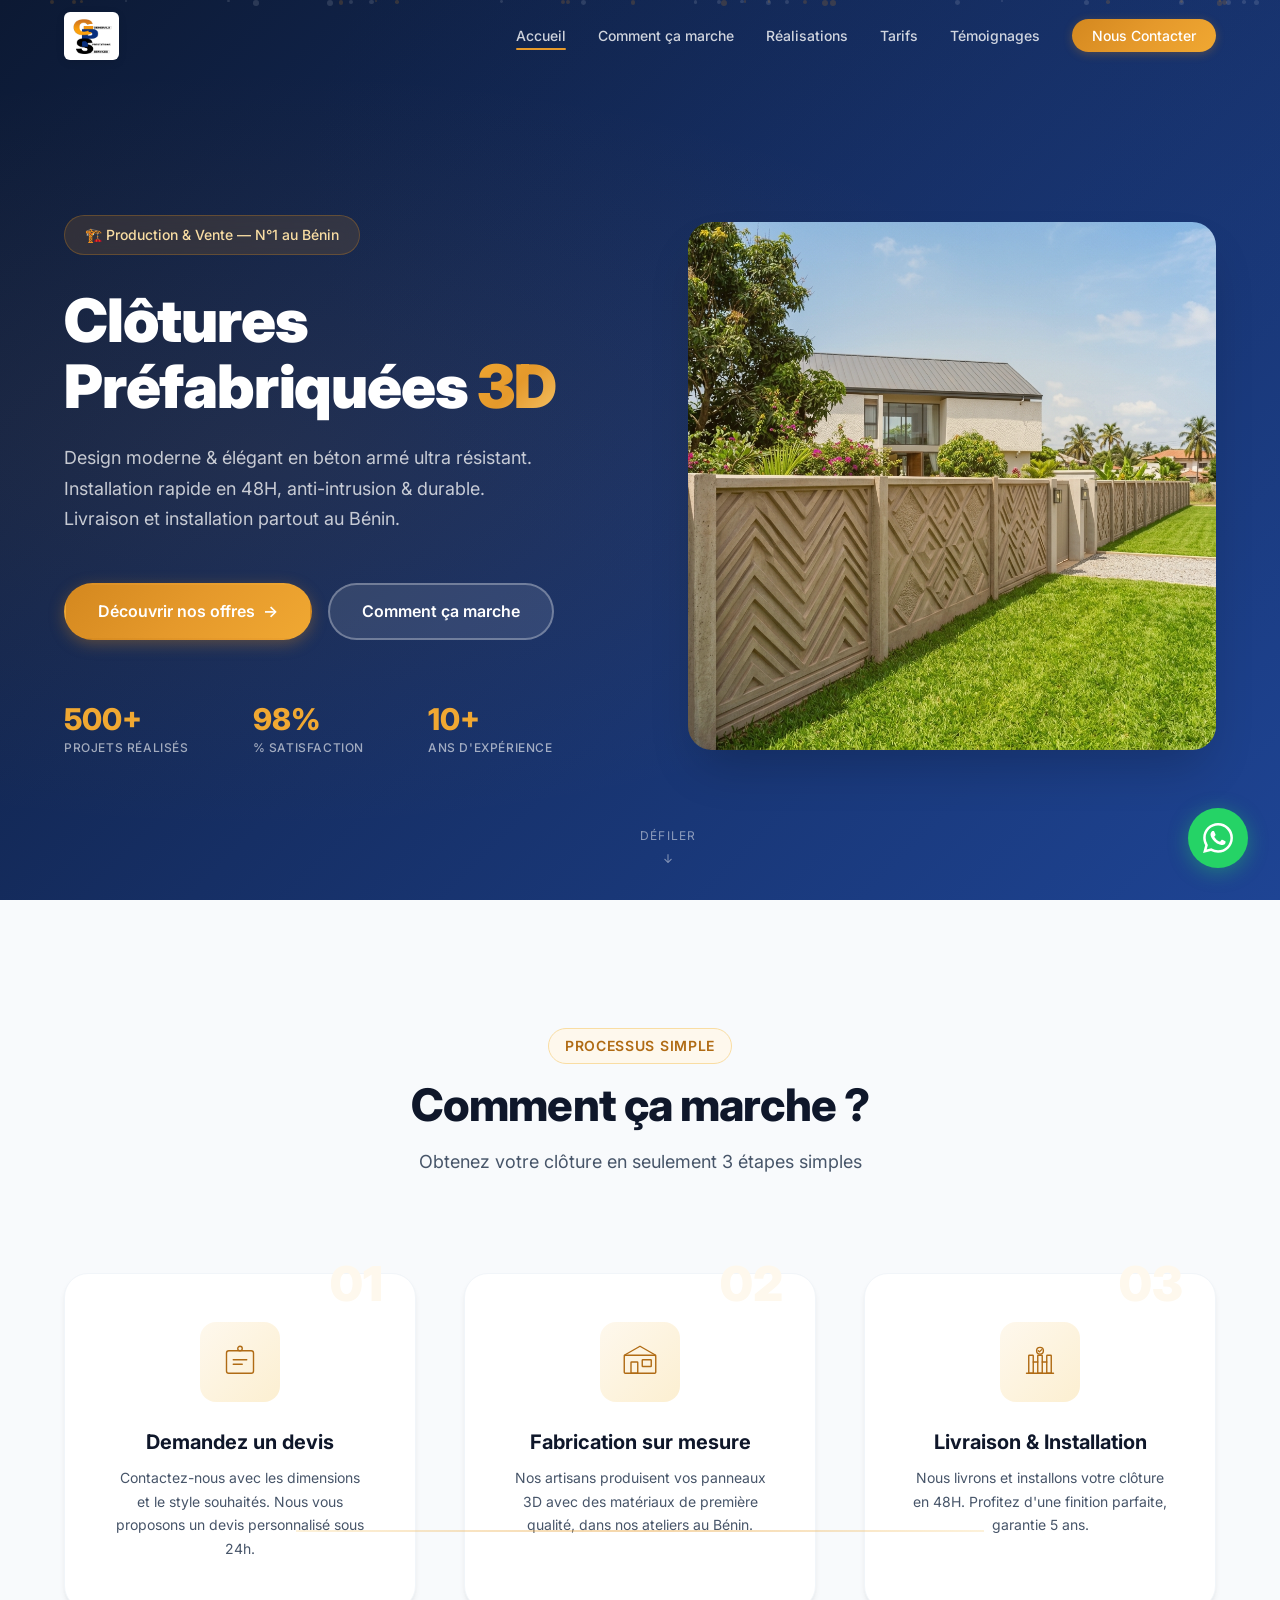
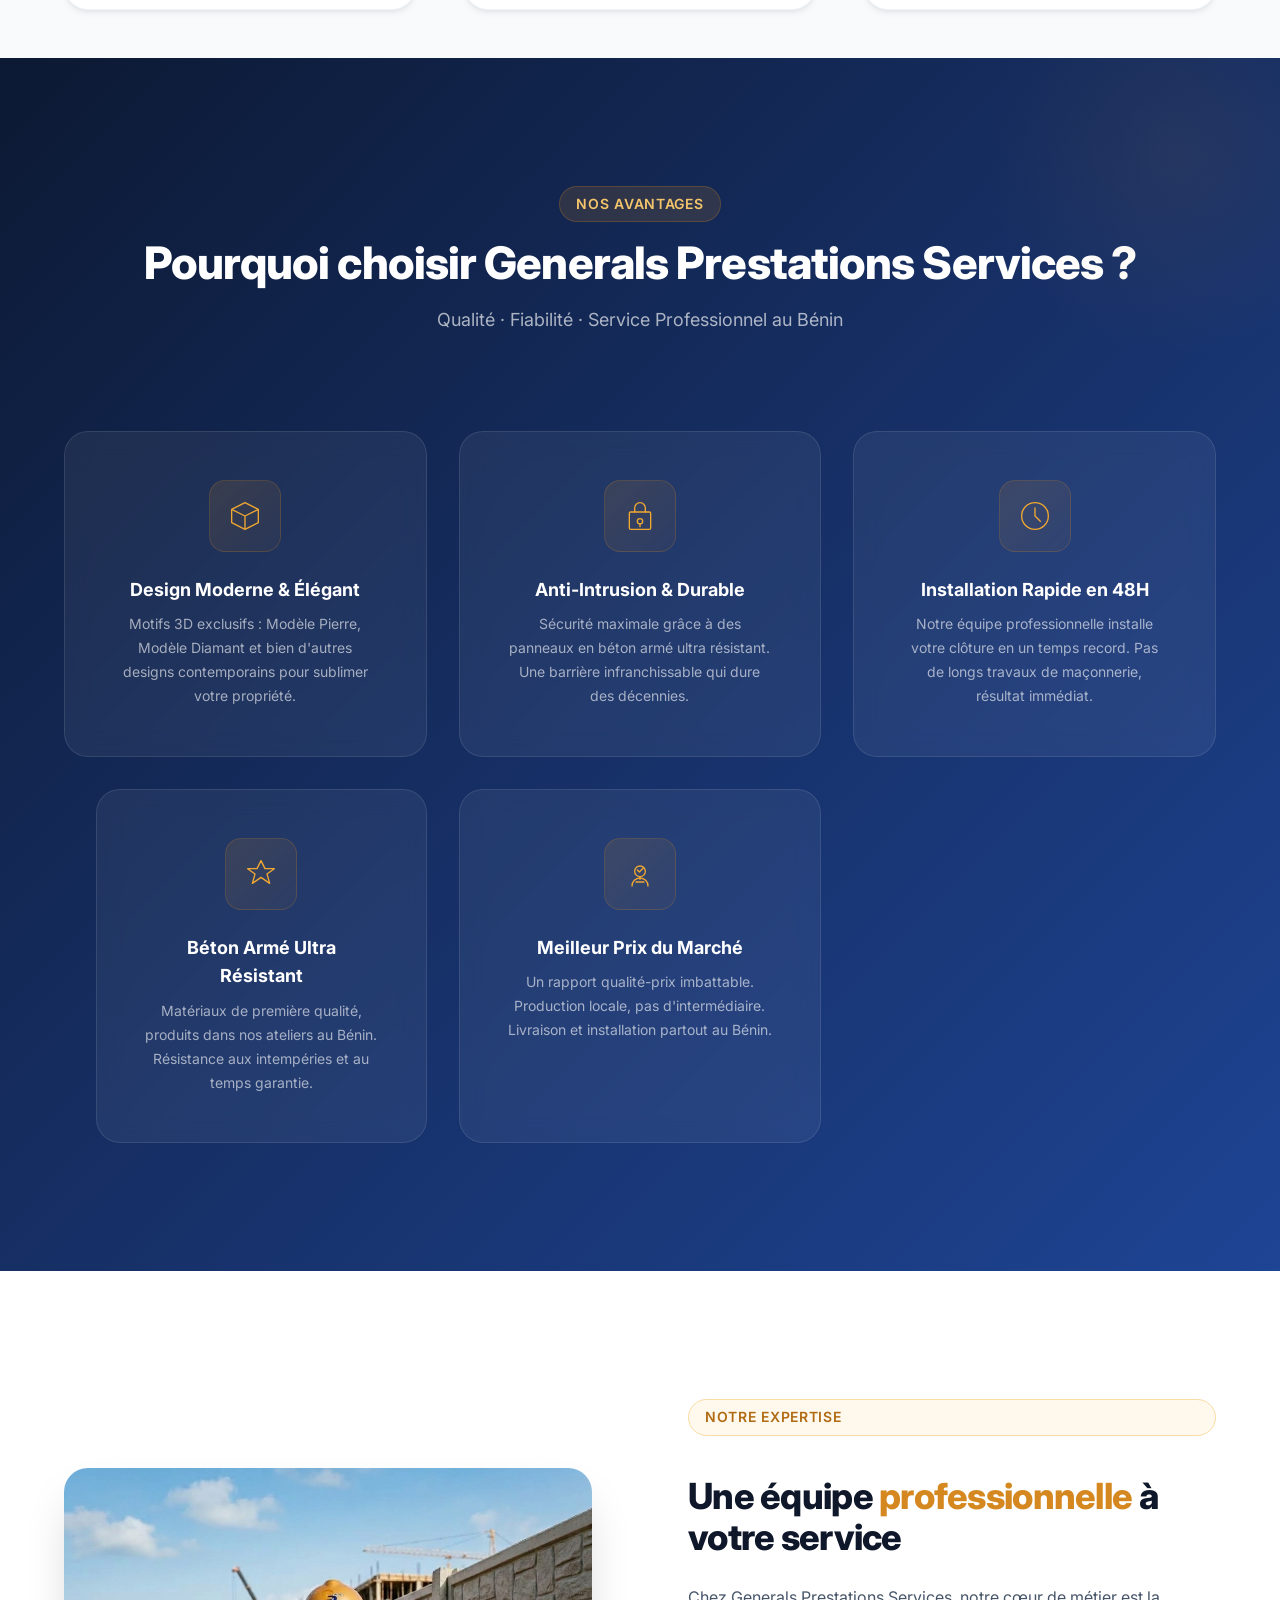
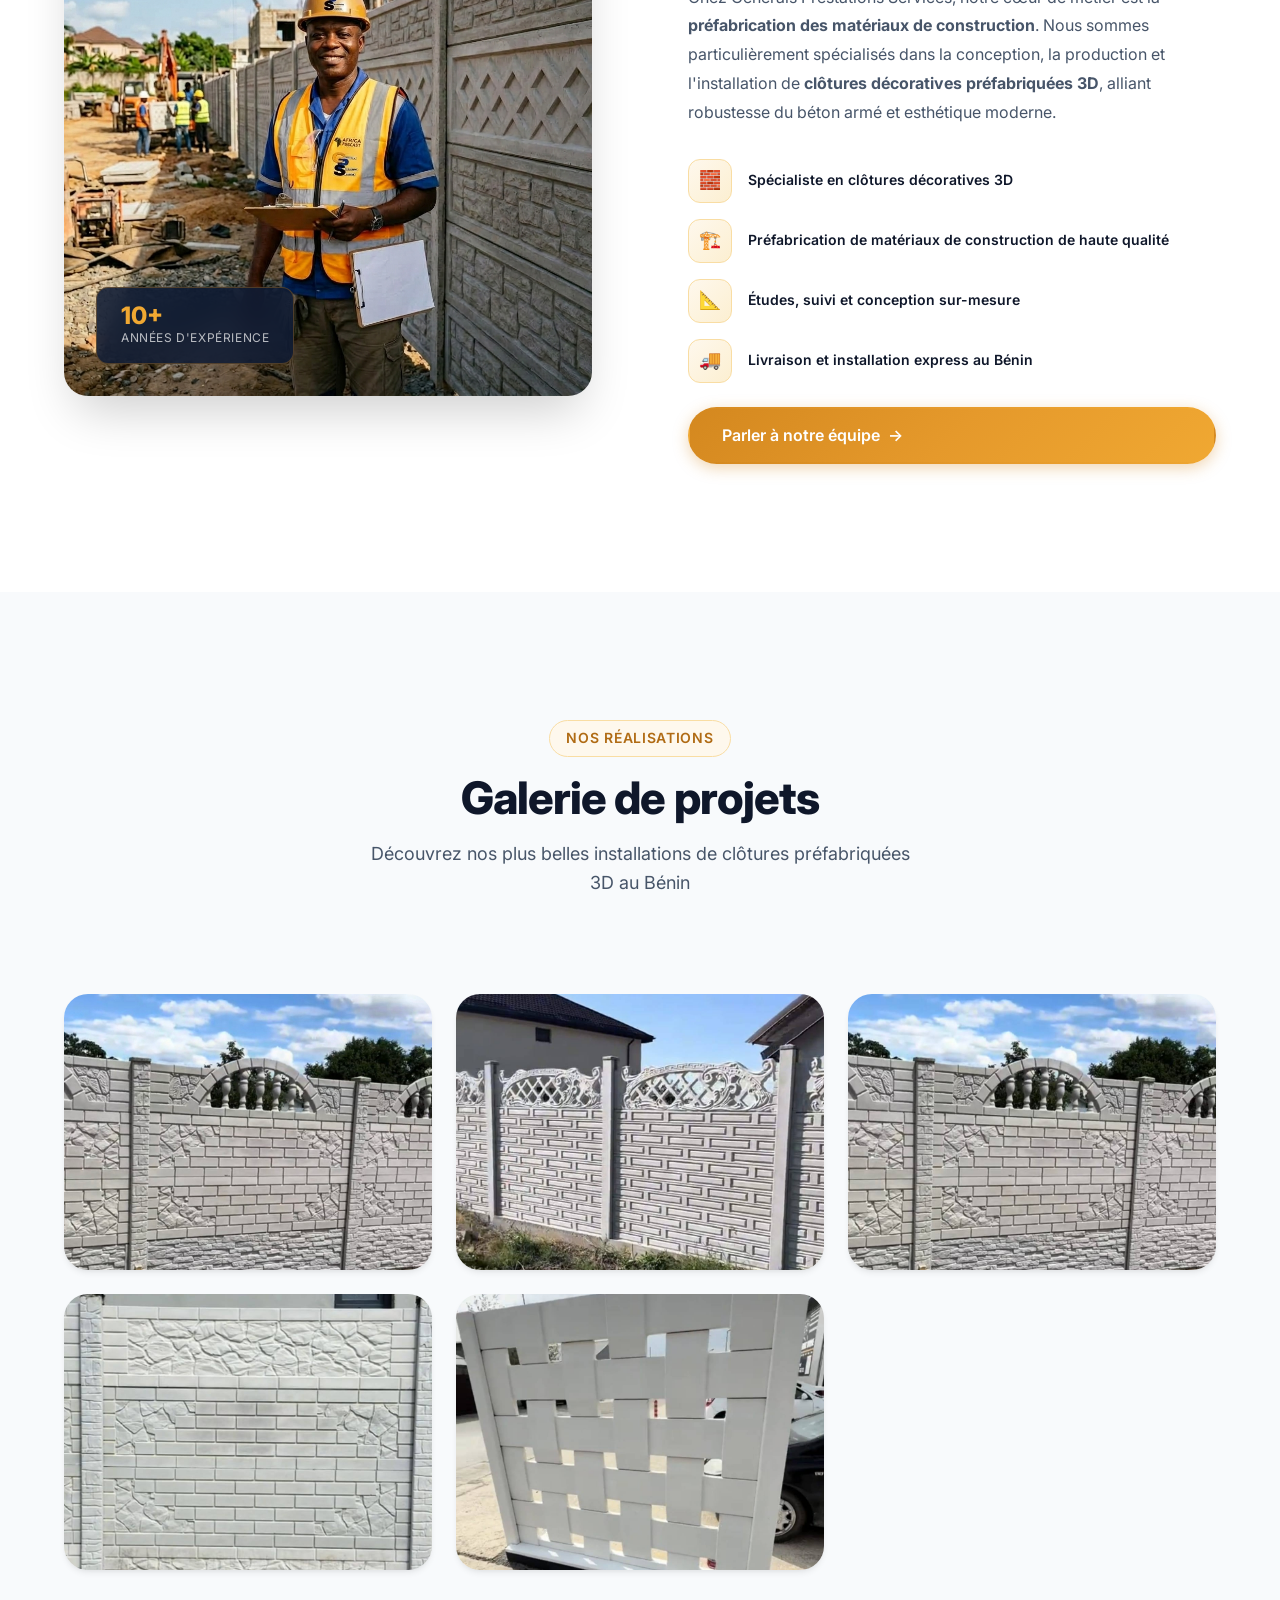
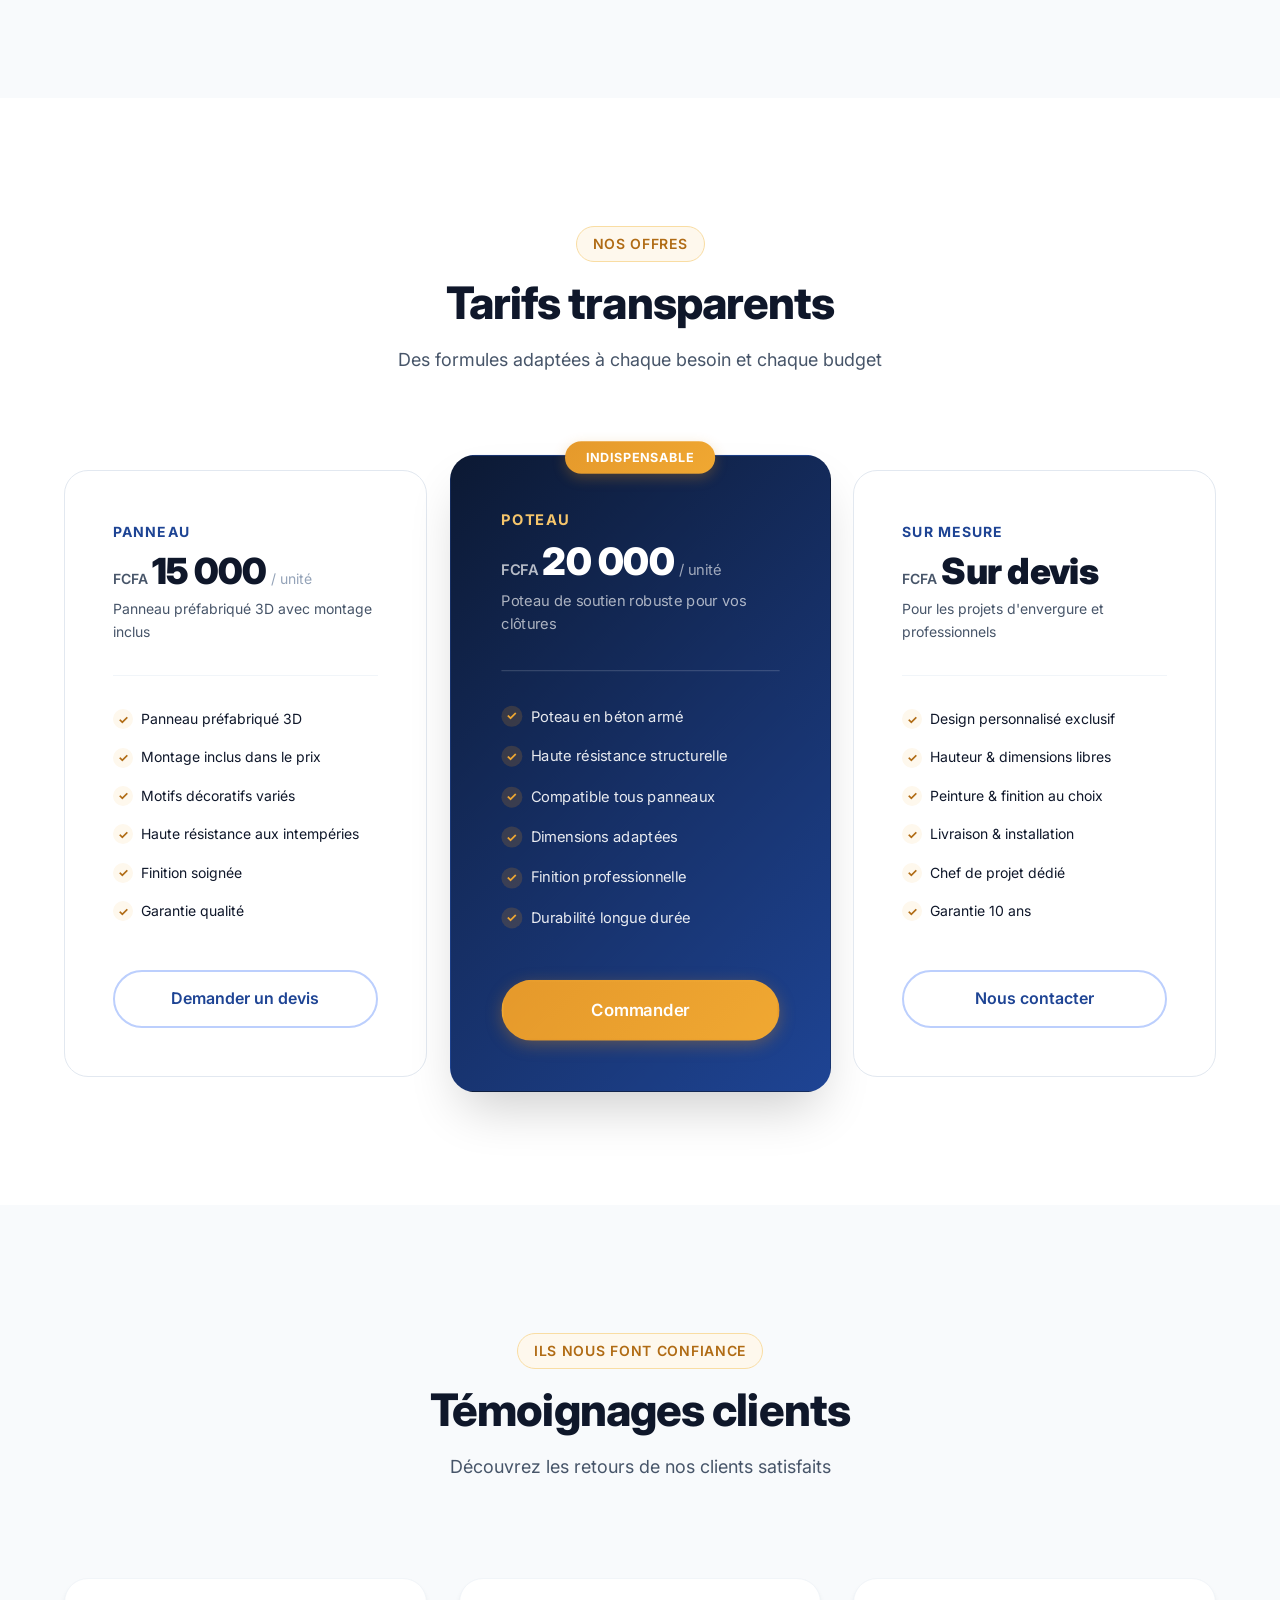
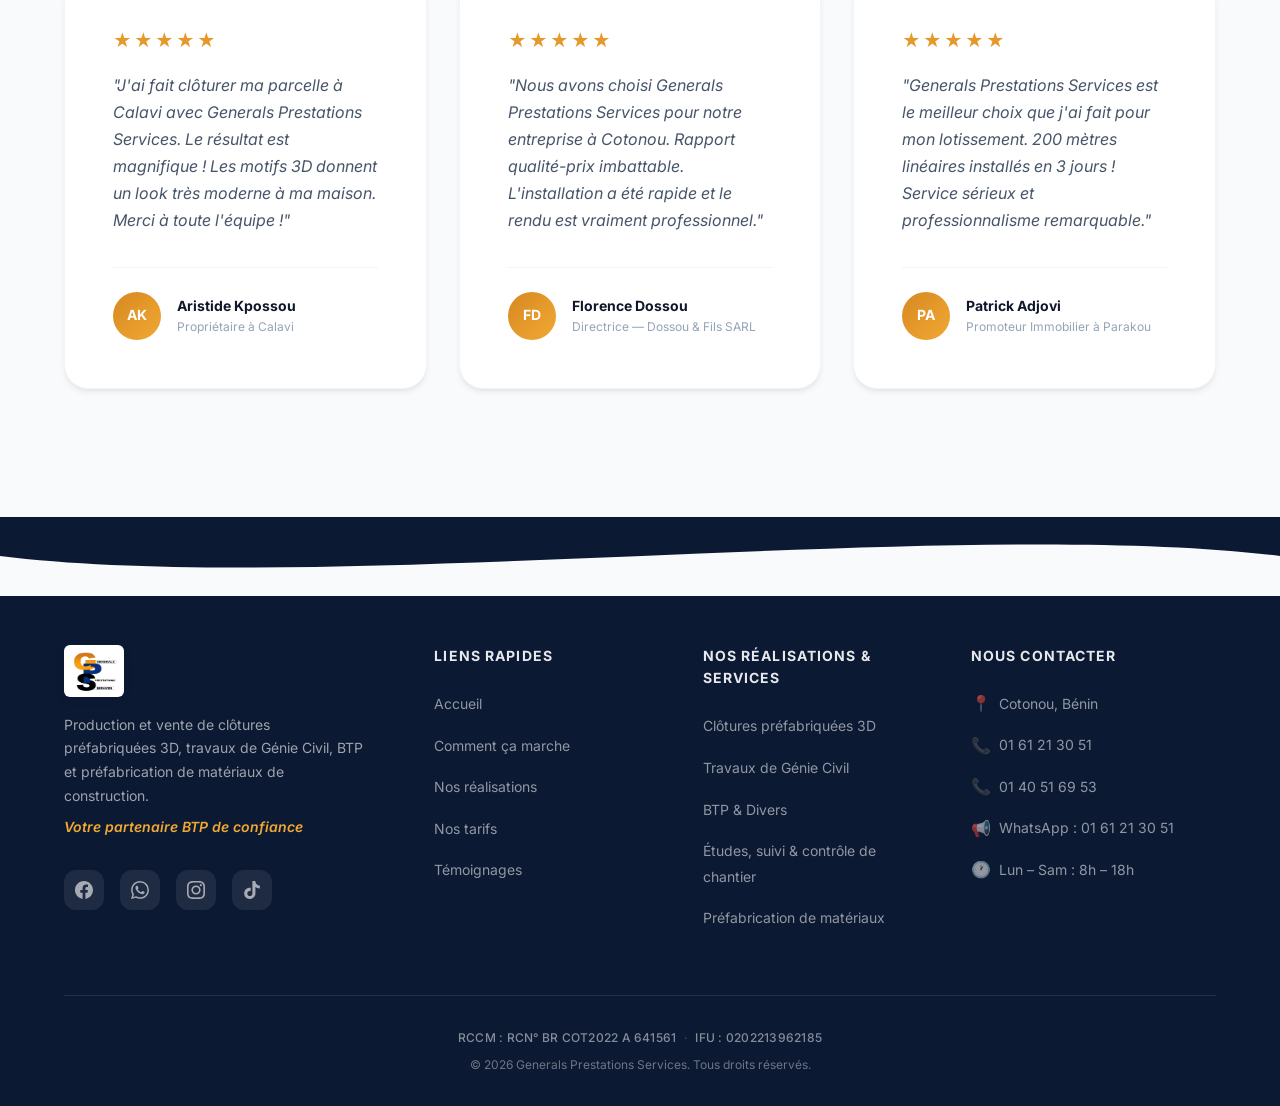
==== commit a57e1bc0: "feat: update gallery images, engineer photo with logo, and add whatsapp preset message" ====
--- a/docs/index.html
+++ b/docs/index.html
@@ -229,7 +229,7 @@
   <section class="section engineer-section" id="equipe">
     <div class="container engineer-container">
       <div class="engineer-image-wrapper">
-        <img src="assets/engineer-site.png" alt="Ingénieur GPS sur un chantier d'installation de clôtures préfabriquées au Bénin" loading="lazy" width="800" height="800">
+        <img src="assets/engineer-site.png?v=2" alt="Ingénieur GPS sur un chantier d'installation de clôtures préfabriquées au Bénin" loading="lazy" width="800" height="800">
         <div class="engineer-image-badge">
           <div class="engineer-image-badge-number">10+</div>
           <div class="engineer-image-badge-text">Années d'expérience</div>
@@ -241,24 +241,24 @@
           Une équipe <span class="engineer-title-highlight">professionnelle</span> à votre service
         </h2>
         <p class="engineer-text">
-          Chez Generals Prestations Services, nos ingénieurs et techniciens qualifiés supervisent chaque projet de bout en bout. De la conception à l'installation, nous garantissons un travail soigné, dans le respect des normes et des délais.
+          Chez Generals Prestations Services, notre cœur de métier est la <strong>préfabrication des matériaux de construction</strong>. Nous sommes particulièrement spécialisés dans la conception, la production et l'installation de <strong>clôtures décoratives préfabriquées 3D</strong>, alliant robustesse du béton armé et esthétique moderne.
         </p>
         <div class="engineer-features">
           <div class="engineer-feature-item">
+            <div class="engineer-feature-icon">🧱</div>
+            <span class="engineer-feature-text">Spécialiste en clôtures décoratives 3D</span>
+          </div>
+          <div class="engineer-feature-item">
             <div class="engineer-feature-icon">🏗️</div>
-            <span class="engineer-feature-text">Travaux de Génie Civil, BTP et Divers</span>
+            <span class="engineer-feature-text">Préfabrication de matériaux de construction de haute qualité</span>
           </div>
           <div class="engineer-feature-item">
             <div class="engineer-feature-icon">📐</div>
-            <span class="engineer-feature-text">Études, suivi et contrôle de chantier</span>
-          </div>
-          <div class="engineer-feature-item">
-            <div class="engineer-feature-icon">🧱</div>
-            <span class="engineer-feature-text">Préfabrication de matériaux de construction</span>
+            <span class="engineer-feature-text">Études, suivi et conception sur-mesure</span>
           </div>
           <div class="engineer-feature-item">
             <div class="engineer-feature-icon">🚚</div>
-            <span class="engineer-feature-text">Livraison et installation partout au Bénin</span>
+            <span class="engineer-feature-text">Livraison et installation express au Bénin</span>
           </div>
         </div>
         <a href="#" class="btn btn-primary" data-open-modal="contact-modal" id="cta-equipe">
@@ -278,30 +278,48 @@
         <p class="section-subtitle">Découvrez nos plus belles installations de clôtures préfabriquées 3D au Bénin</p>
       </div>
       <div class="gallery-grid">
-        <div class="gallery-item" id="gallery-1" data-caption="Modèle Pierre — Résidence à Calavi">
-          <img src="assets/gallery-stone.png" alt="Clôture préfabriquée modèle pierre installée dans une résidence à Calavi" loading="lazy" width="600" height="450">
+        <div class="gallery-item" id="gallery-1" data-caption="Modèle avec balustres — Clôture 3D">
+          <img src="assets/cloture-1.jpg" alt="Clôture préfabriquée modèle avec balustres" loading="lazy" width="600" height="450">
           <div class="gallery-overlay">
             <div>
-              <div class="gallery-label">Modèle Pierre</div>
-              <div class="gallery-sublabel">Résidence à Calavi</div>
-            </div>
-          </div>
-        </div>
-        <div class="gallery-item" id="gallery-2" data-caption="Modèle Diamant — Propriété à Cotonou">
-          <img src="assets/gallery-diamond.png" alt="Clôture préfabriquée modèle diamant installée dans une propriété à Cotonou" loading="lazy" width="600" height="450">
+              <div class="gallery-label">Modèle Balustres</div>
+              <div class="gallery-sublabel">Clôture décorative 3D</div>
+            </div>
+          </div>
+        </div>
+        <div class="gallery-item" id="gallery-2" data-caption="Modèle Arc et Brique — Clôture 3D">
+          <img src="assets/cloture-2.jpg" alt="Clôture préfabriquée modèle arc et brique" loading="lazy" width="600" height="450">
           <div class="gallery-overlay">
             <div>
-              <div class="gallery-label">Modèle Diamant</div>
-              <div class="gallery-sublabel">Propriété à Cotonou</div>
-            </div>
-          </div>
-        </div>
-        <div class="gallery-item" id="gallery-3" data-caption="Modèle Arche — Villa à Parakou">
-          <img src="assets/gallery-arch.png" alt="Clôture préfabriquée modèle arche installée autour d'une villa à Parakou" loading="lazy" width="600" height="450">
+              <div class="gallery-label">Modèle Arc & Brique</div>
+              <div class="gallery-sublabel">Clôture décorative 3D</div>
+            </div>
+          </div>
+        </div>
+        <div class="gallery-item" id="gallery-3" data-caption="Modèle Mixte Brique et Pierre — Clôture 3D">
+          <img src="assets/cloture-3.jpg" alt="Clôture préfabriquée modèle mixte" loading="lazy" width="600" height="450">
           <div class="gallery-overlay">
             <div>
-              <div class="gallery-label">Modèle Arche</div>
-              <div class="gallery-sublabel">Villa à Parakou</div>
+              <div class="gallery-label">Modèle Mixte Pierre</div>
+              <div class="gallery-sublabel">Clôture décorative 3D</div>
+            </div>
+          </div>
+        </div>
+        <div class="gallery-item" id="gallery-4" data-caption="Modèle Tressé Blanc — Design moderne">
+          <img src="assets/cloture-4.jpg" alt="Clôture préfabriquée modèle tressé" loading="lazy" width="600" height="450">
+          <div class="gallery-overlay">
+            <div>
+              <div class="gallery-label">Modèle Tressé</div>
+              <div class="gallery-sublabel">Design moderne</div>
+            </div>
+          </div>
+        </div>
+        <div class="gallery-item" id="gallery-5" data-caption="Modèle avec frise décorative — Clôture 3D">
+          <img src="assets/cloture-5.jpg" alt="Clôture préfabriquée modèle frise" loading="lazy" width="600" height="450">
+          <div class="gallery-overlay">
+            <div>
+              <div class="gallery-label">Modèle Frise Royale</div>
+              <div class="gallery-sublabel">Clôture décorative 3D</div>
             </div>
           </div>
         </div>
@@ -527,7 +545,7 @@
             <a href="https://facebook.com" target="_blank" rel="noopener noreferrer" class="social-link" id="social-facebook" aria-label="Visitez notre page Facebook">
               <svg viewBox="0 0 24 24" fill="currentColor" aria-hidden="true"><path d="M24 12.073c0-6.627-5.373-12-12-12s-12 5.373-12 12c0 5.99 4.388 10.954 10.125 11.854v-8.385H7.078v-3.47h3.047V9.43c0-3.007 1.792-4.669 4.533-4.669 1.312 0 2.686.235 2.686.235v2.953H15.83c-1.491 0-1.956.925-1.956 1.874v2.25h3.328l-.532 3.47h-2.796v8.385C19.612 23.027 24 18.062 24 12.073z"/></svg>
             </a>
-            <a href="https://wa.me/2290161213051" target="_blank" rel="noopener noreferrer" class="social-link" id="social-whatsapp" aria-label="Contactez-nous sur WhatsApp">
+            <a href="https://wa.me/2290161213051?text=Je%20suis%20int%C3%A9ress%C3%A9%20par%20les%20clotures%20decoratives%203D.%20Je%20veux%20en%20savoir%20plus" target="_blank" rel="noopener noreferrer" class="social-link" id="social-whatsapp" aria-label="Contactez-nous sur WhatsApp">
               <svg viewBox="0 0 24 24" fill="currentColor" aria-hidden="true"><path d="M17.472 14.382c-.297-.149-1.758-.867-2.03-.967-.273-.099-.471-.148-.67.15-.197.297-.767.966-.94 1.164-.173.199-.347.223-.644.075-.297-.15-1.255-.463-2.39-1.475-.883-.788-1.48-1.761-1.653-2.059-.173-.297-.018-.458.13-.606.134-.133.298-.347.446-.52.149-.174.198-.298.298-.497.099-.198.05-.371-.025-.52-.075-.149-.669-1.612-.916-2.207-.242-.579-.487-.5-.669-.51-.173-.008-.371-.01-.57-.01-.198 0-.52.074-.792.372-.272.297-1.04 1.016-1.04 2.479 0 1.462 1.065 2.875 1.213 3.074.149.198 2.096 3.2 5.077 4.487.709.306 1.262.489 1.694.625.712.227 1.36.195 1.871.118.571-.085 1.758-.719 2.006-1.413.248-.694.248-1.289.173-1.413-.074-.124-.272-.198-.57-.347m-5.421 7.403h-.004a9.87 9.87 0 01-5.031-1.378l-.361-.214-3.741.982.998-3.648-.235-.374a9.86 9.86 0 01-1.51-5.26c.001-5.45 4.436-9.884 9.888-9.884 2.64 0 5.122 1.03 6.988 2.898a9.825 9.825 0 012.893 6.994c-.003 5.45-4.437 9.884-9.885 9.884m8.413-18.297A11.815 11.815 0 0012.05 0C5.495 0 .16 5.335.157 11.892c0 2.096.547 4.142 1.588 5.945L.057 24l6.305-1.654a11.882 11.882 0 005.683 1.448h.005c6.554 0 11.89-5.335 11.893-11.893a11.821 11.821 0 00-3.48-8.413z"/></svg>
             </a>
             <a href="https://instagram.com" target="_blank" rel="noopener noreferrer" class="social-link" id="social-instagram" aria-label="Suivez-nous sur Instagram">
@@ -581,7 +599,7 @@
             </div>
             <div class="contact-item">
               <span class="contact-icon" aria-hidden="true">📢</span>
-              <a href="https://wa.me/2290161213051" target="_blank" rel="noopener noreferrer" class="footer-link">WhatsApp : 01 61 21 30 51</a>
+              <a href="https://wa.me/2290161213051?text=Je%20suis%20int%C3%A9ress%C3%A9%20par%20les%20clotures%20decoratives%203D.%20Je%20veux%20en%20savoir%20plus" target="_blank" rel="noopener noreferrer" class="footer-link">WhatsApp : 01 61 21 30 51</a>
             </div>
             <div class="contact-item">
               <span class="contact-icon" aria-hidden="true">🕐</span>
@@ -607,7 +625,7 @@
   <!-- =============== WHATSAPP FLOATING BUTTON =============== -->
   <div class="whatsapp-float" id="whatsapp-float">
     <span class="whatsapp-float-tooltip">Écrivez-nous sur WhatsApp</span>
-    <a href="https://wa.me/2290161213051" target="_blank" rel="noopener noreferrer" class="whatsapp-float-btn" aria-label="Contactez-nous sur WhatsApp" id="whatsapp-float-btn">
+    <a href="https://wa.me/2290161213051?text=Je%20suis%20int%C3%A9ress%C3%A9%20par%20les%20clotures%20decoratives%203D.%20Je%20veux%20en%20savoir%20plus" target="_blank" rel="noopener noreferrer" class="whatsapp-float-btn" aria-label="Contactez-nous sur WhatsApp" id="whatsapp-float-btn">
       <svg viewBox="0 0 24 24" fill="currentColor" aria-hidden="true"><path d="M17.472 14.382c-.297-.149-1.758-.867-2.03-.967-.273-.099-.471-.148-.67.15-.197.297-.767.966-.94 1.164-.173.199-.347.223-.644.075-.297-.15-1.255-.463-2.39-1.475-.883-.788-1.48-1.761-1.653-2.059-.173-.297-.018-.458.13-.606.134-.133.298-.347.446-.52.149-.174.198-.298.298-.497.099-.198.05-.371-.025-.52-.075-.149-.669-1.612-.916-2.207-.242-.579-.487-.5-.669-.51-.173-.008-.371-.01-.57-.01-.198 0-.52.074-.792.372-.272.297-1.04 1.016-1.04 2.479 0 1.462 1.065 2.875 1.213 3.074.149.198 2.096 3.2 5.077 4.487.709.306 1.262.489 1.694.625.712.227 1.36.195 1.871.118.571-.085 1.758-.719 2.006-1.413.248-.694.248-1.289.173-1.413-.074-.124-.272-.198-.57-.347m-5.421 7.403h-.004a9.87 9.87 0 01-5.031-1.378l-.361-.214-3.741.982.998-3.648-.235-.374a9.86 9.86 0 01-1.51-5.26c.001-5.45 4.436-9.884 9.888-9.884 2.64 0 5.122 1.03 6.988 2.898a9.825 9.825 0 012.893 6.994c-.003 5.45-4.437 9.884-9.885 9.884m8.413-18.297A11.815 11.815 0 0012.05 0C5.495 0 .16 5.335.157 11.892c0 2.096.547 4.142 1.588 5.945L.057 24l6.305-1.654a11.882 11.882 0 005.683 1.448h.005c6.554 0 11.89-5.335 11.893-11.893a11.821 11.821 0 00-3.48-8.413z"/></svg>
     </a>
   </div>
